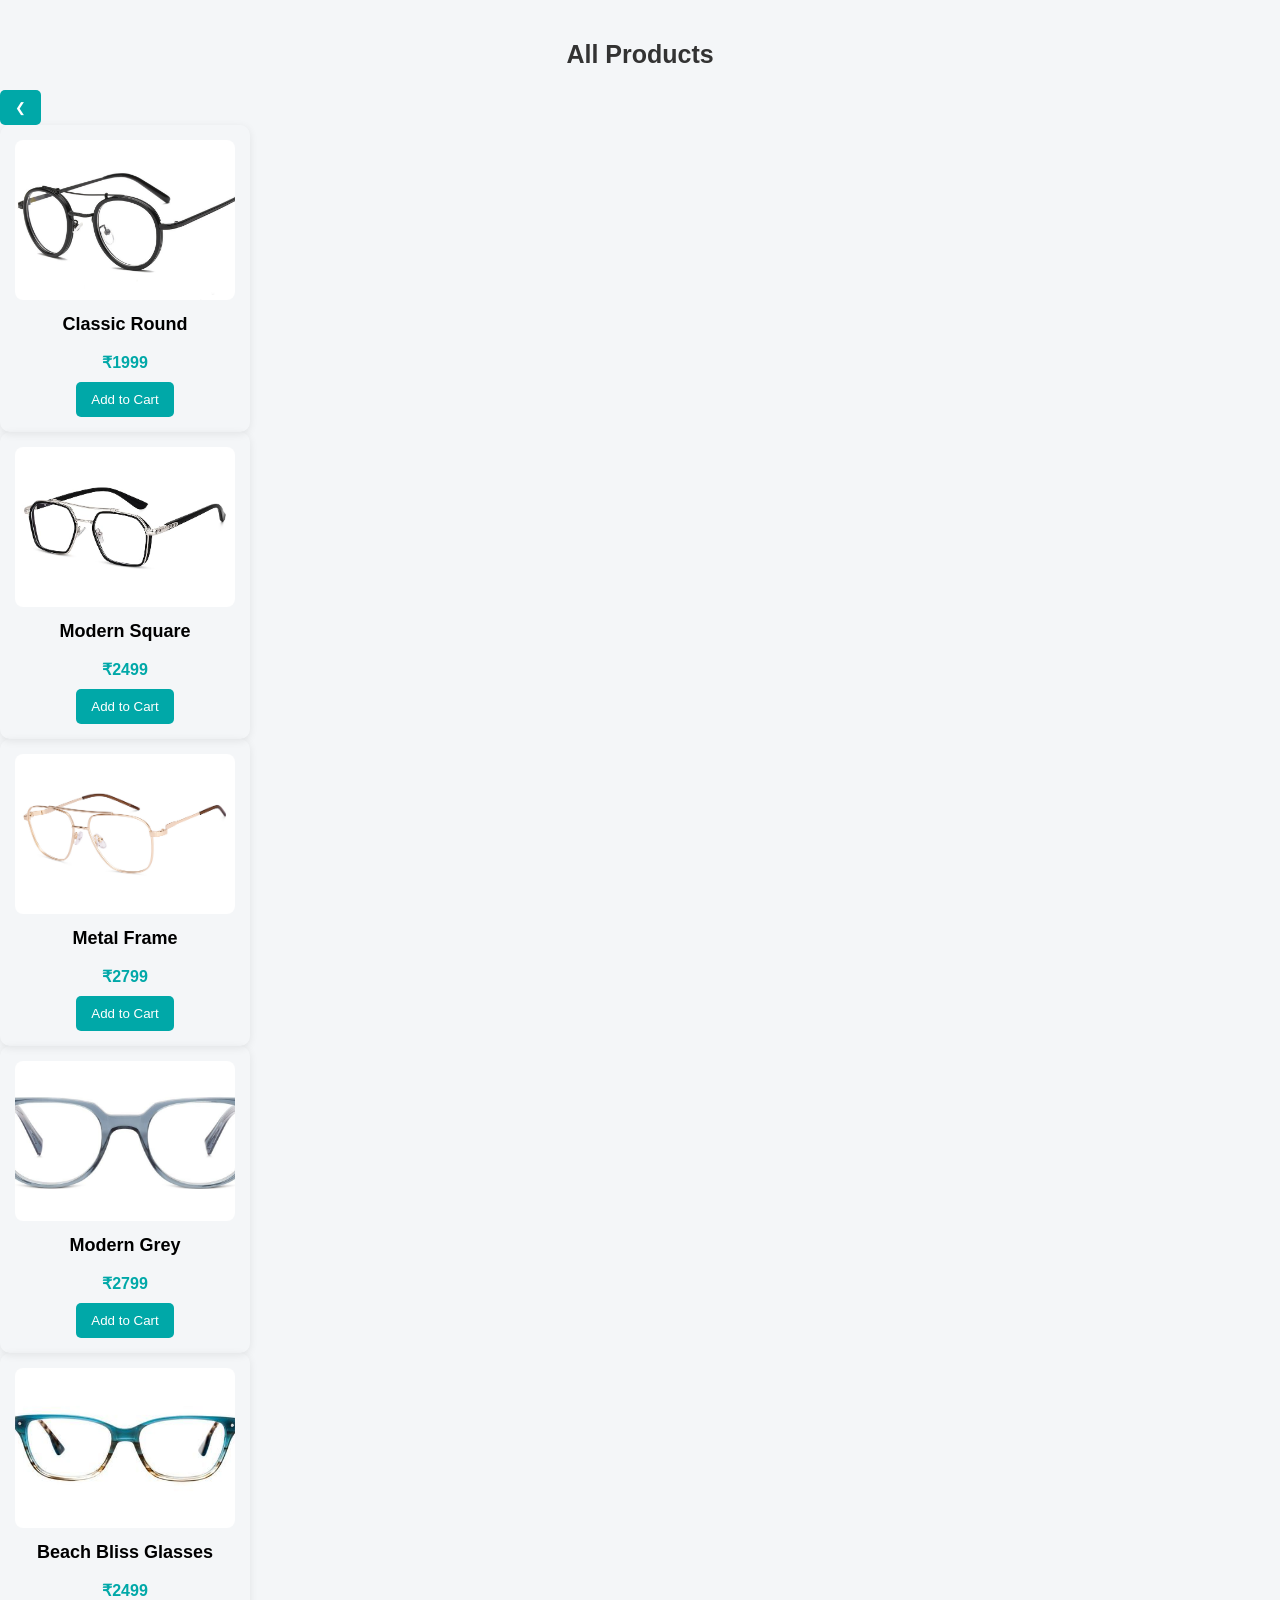
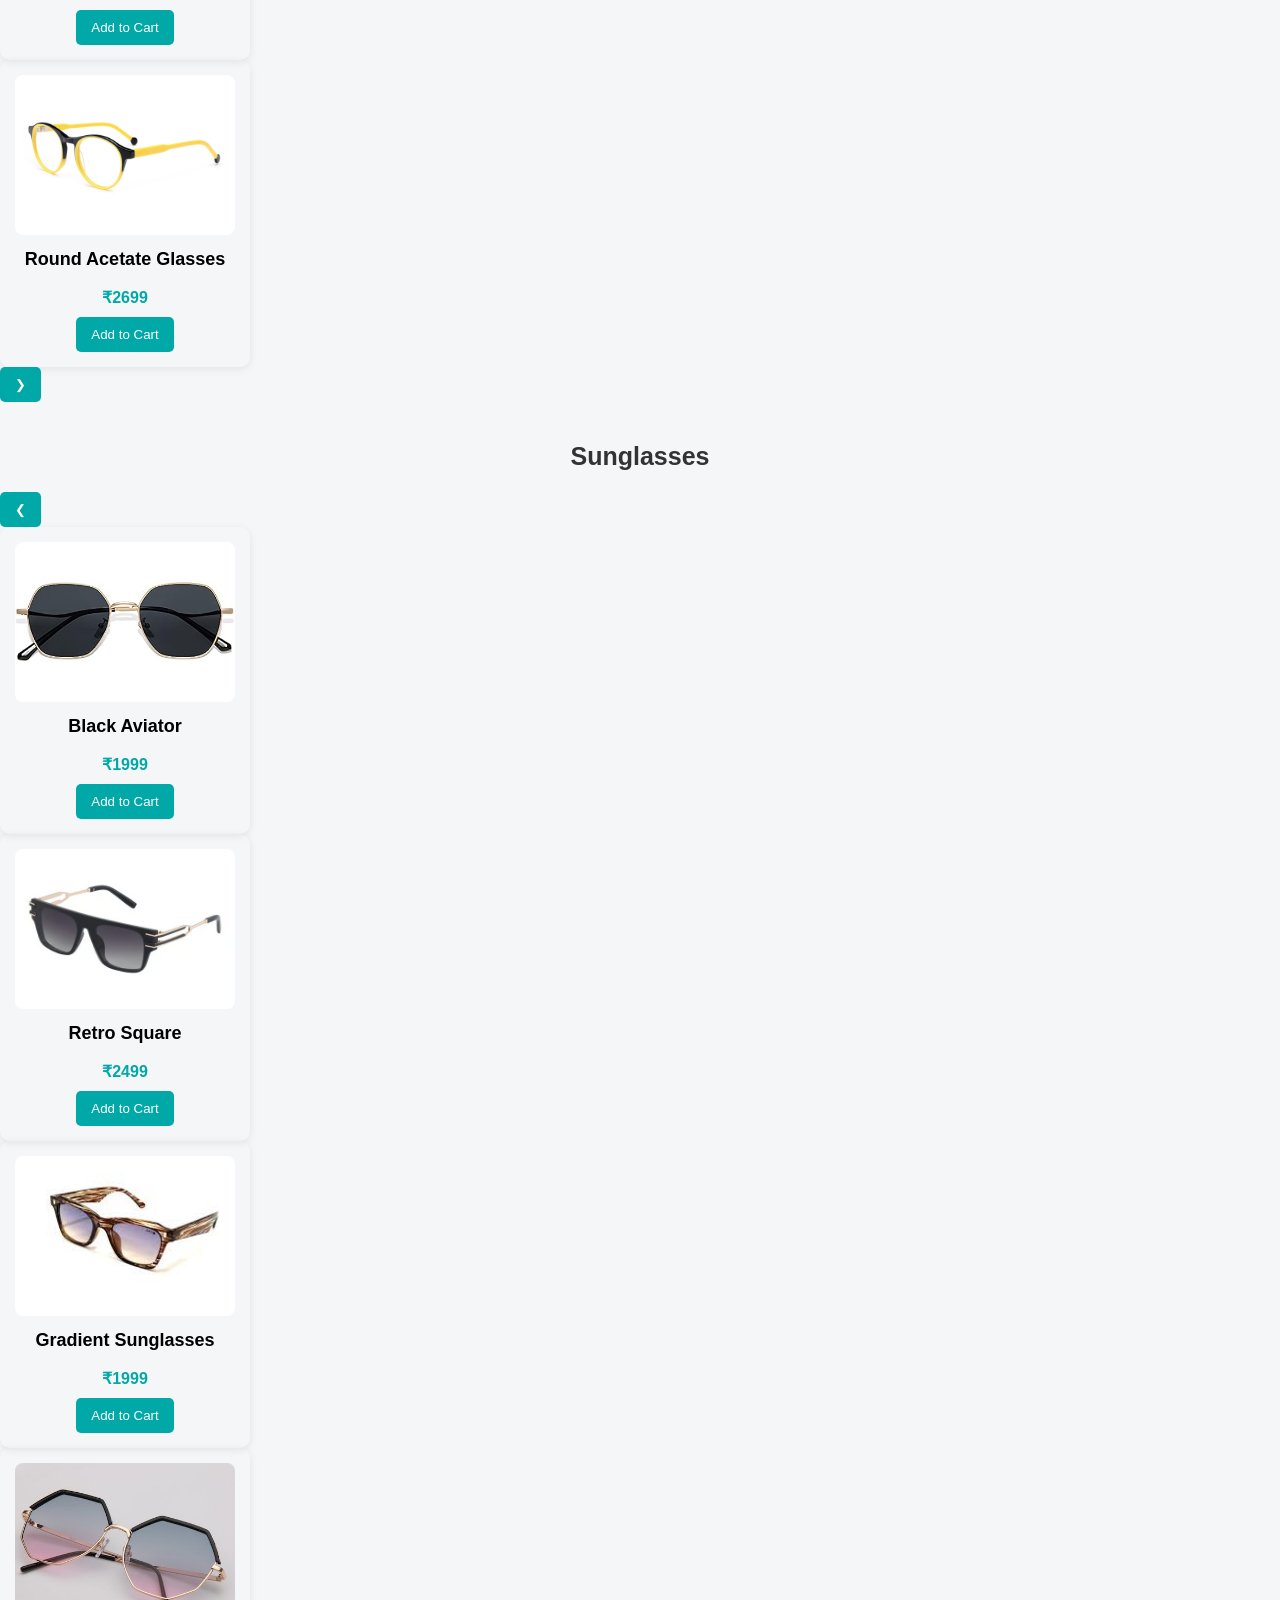
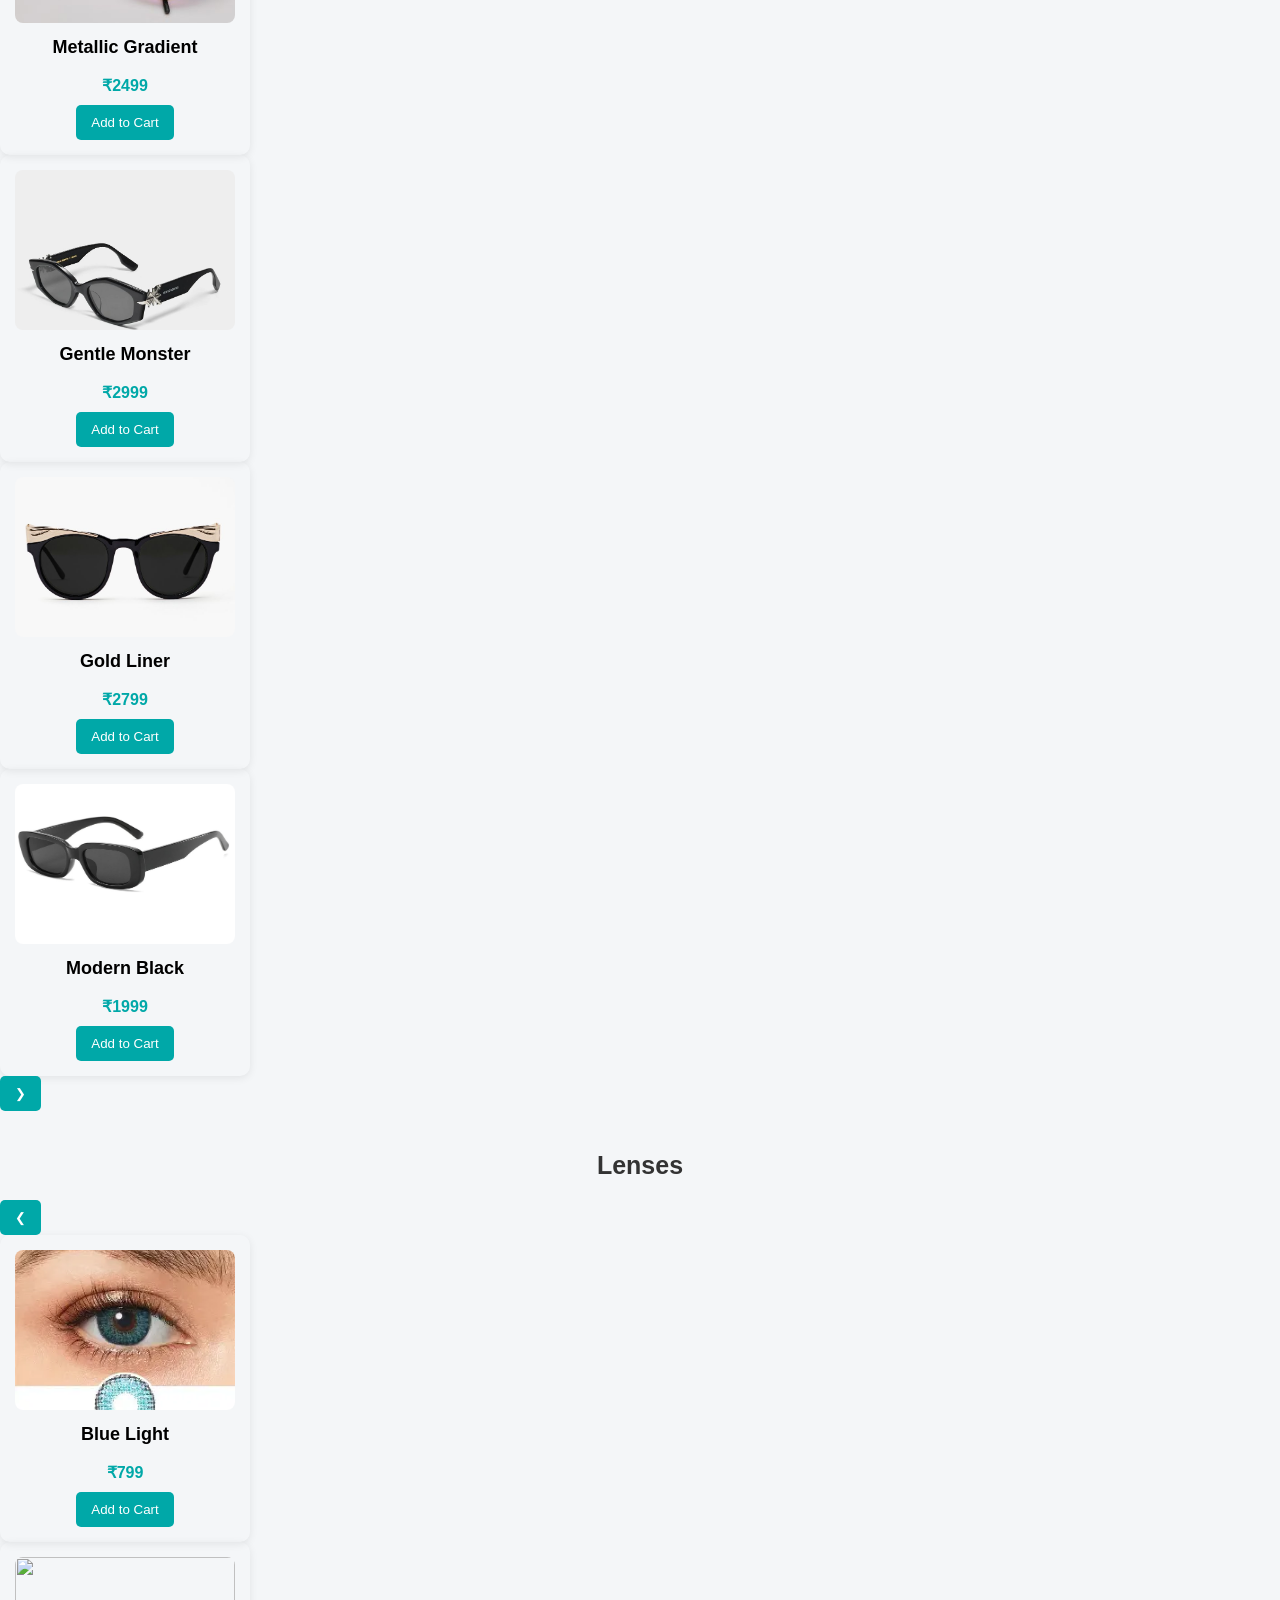
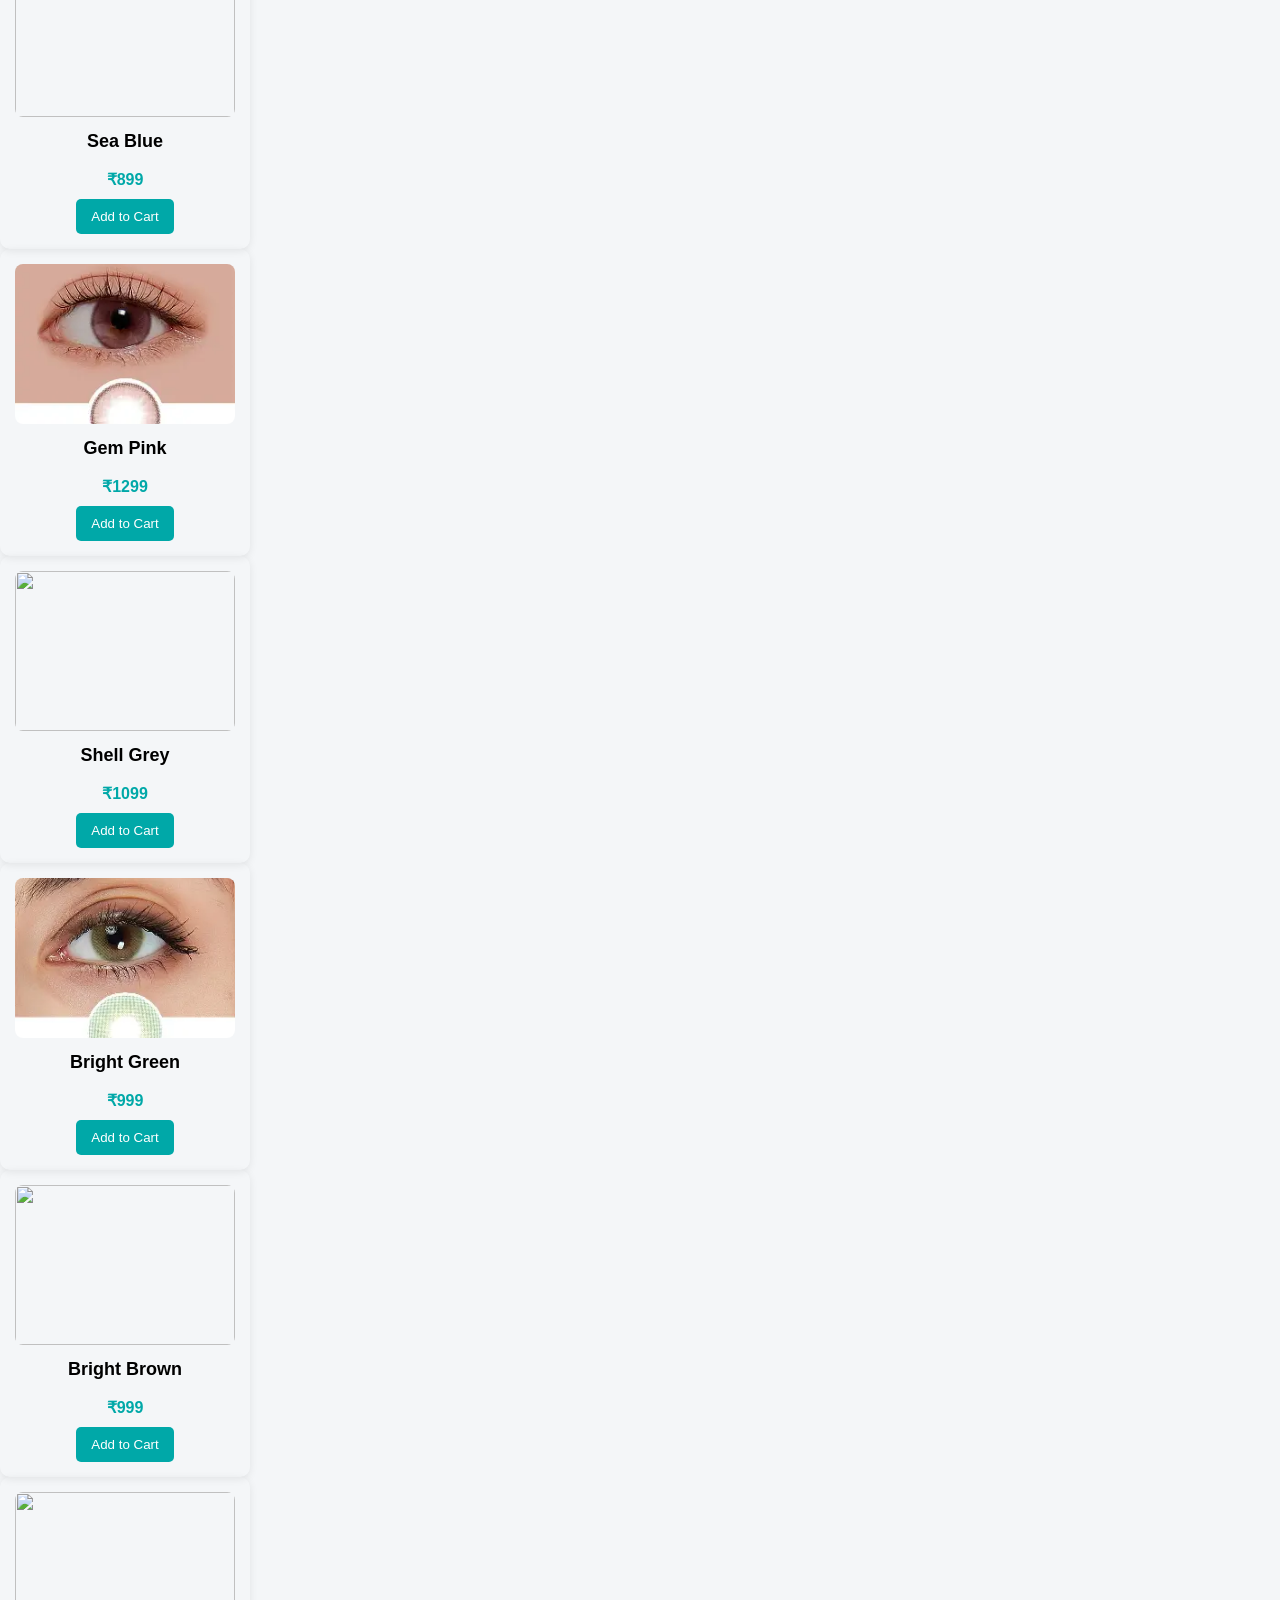
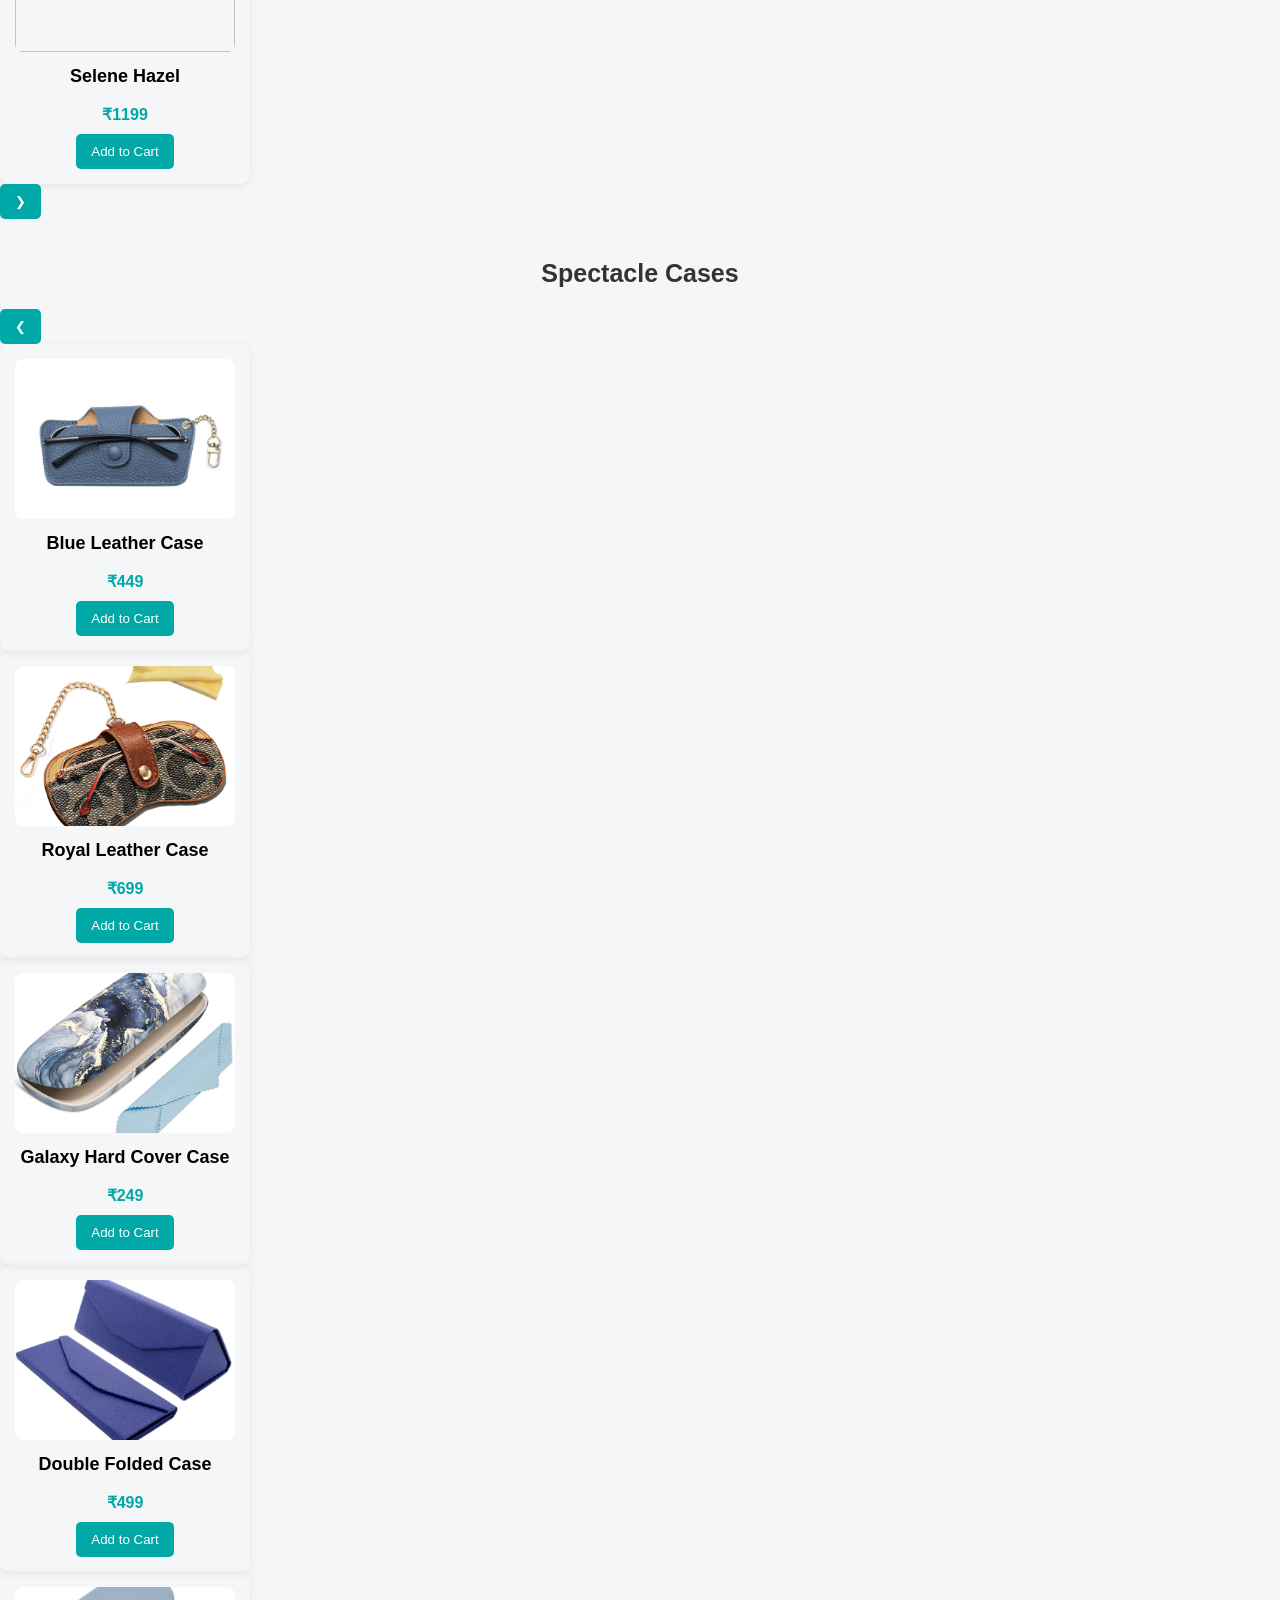
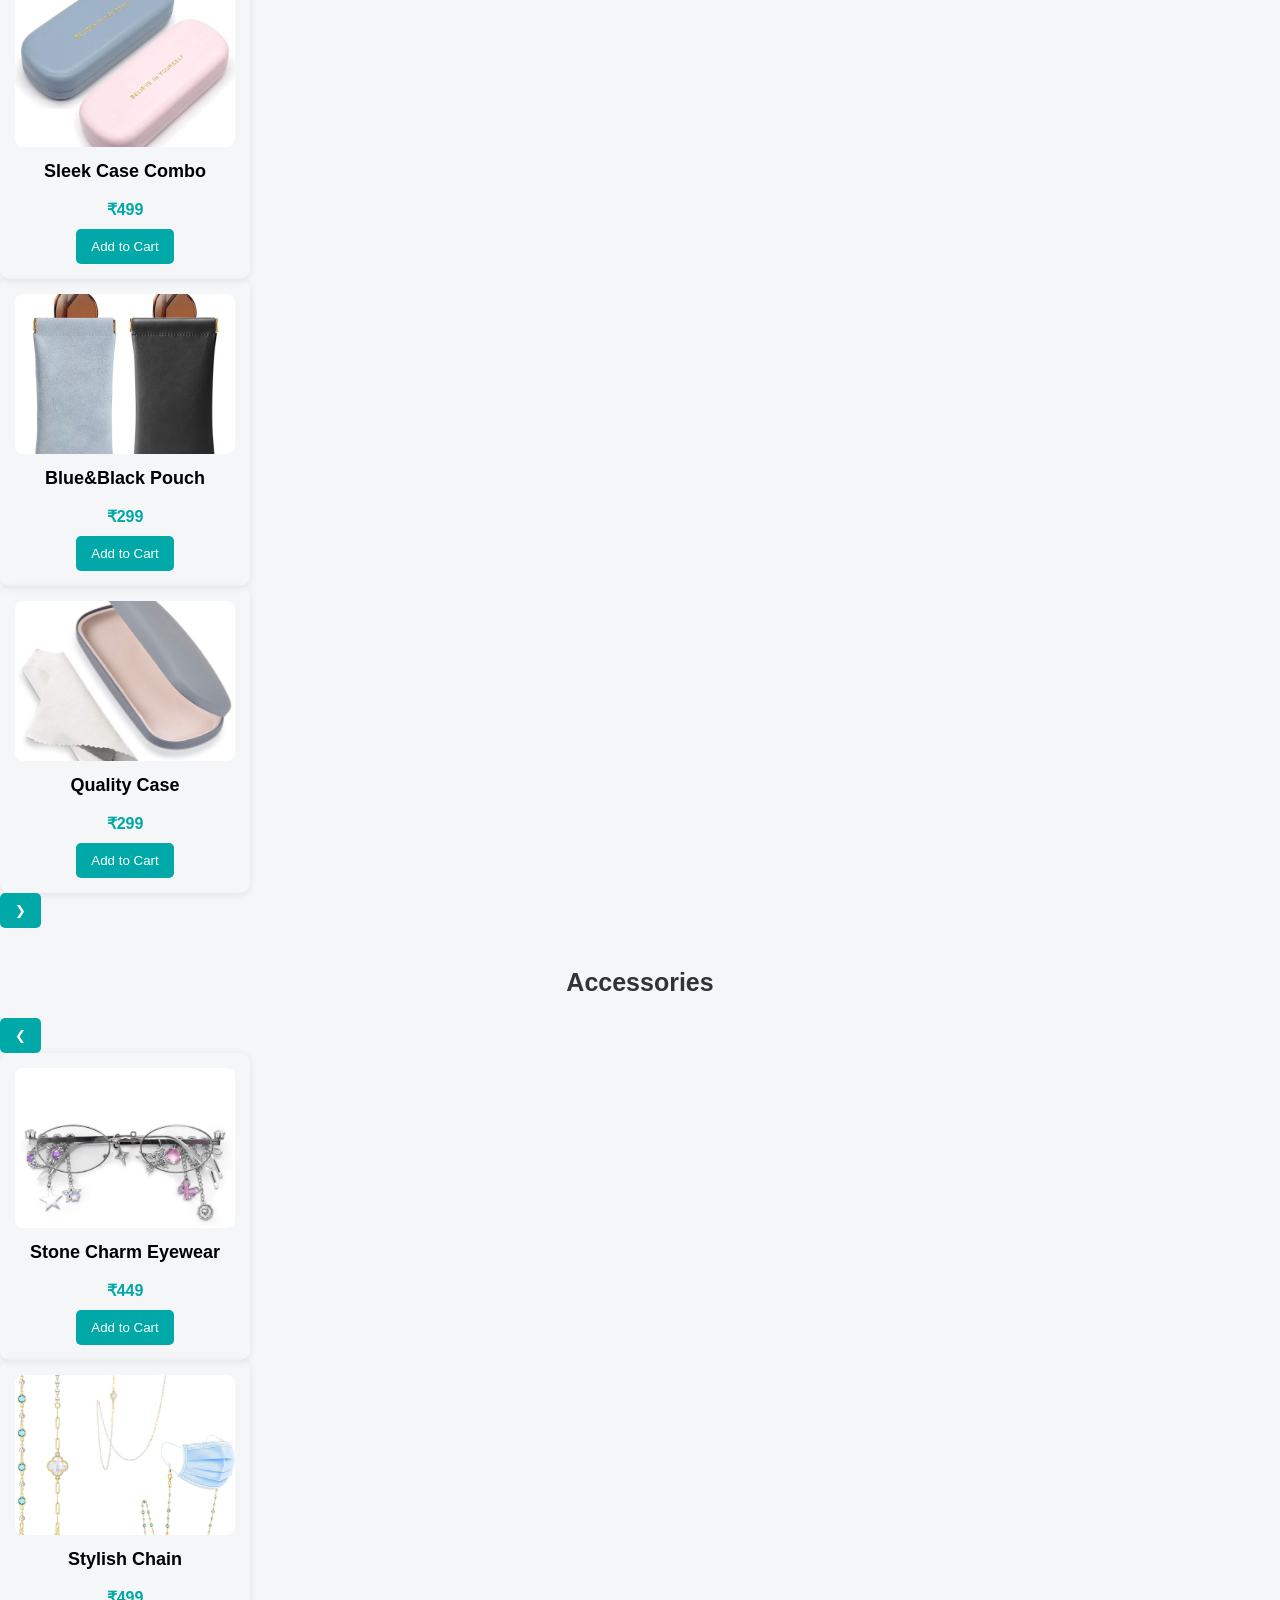
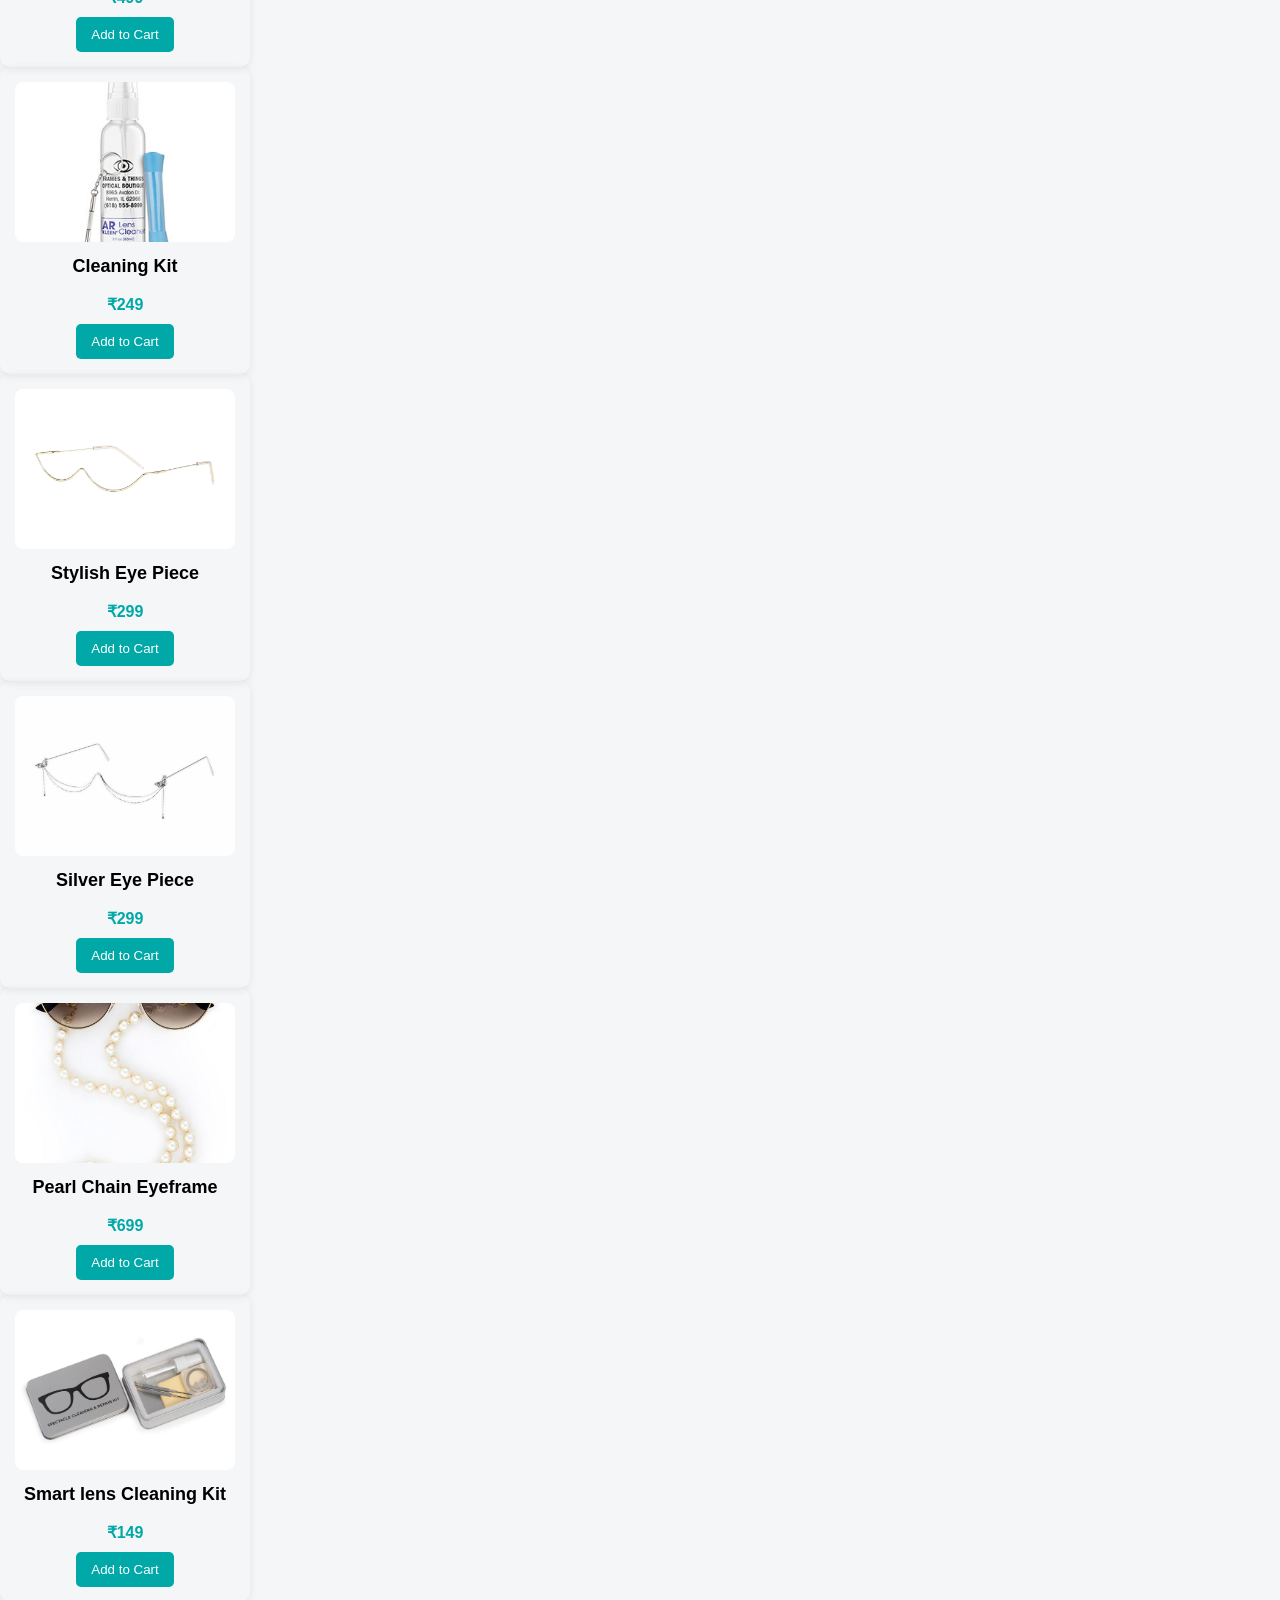
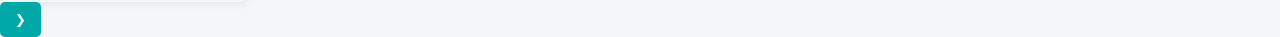
==== allProducts.html @ f4b094aa "upload" ====
<!DOCTYPE html>
<html lang="en">
    <head>
    <meta charset="UTF-8">
    <title>All Products</title>
    <link rel="stylesheet" href="css/style.css">
</head>

<body>

   <h2 class="section-title">All Products</h2>

<div class="slider-wrapper">

    <button class="slide-btn left" onclick="slideLeft(slider1)">❮</button>

    <div class="slider" id="slider1">

        <div class="card">
            <a href="product.html?name=Classic Round&price=1999&image=images/trending 1.jpg&category=frames">
                <img src="images/trending 1.jpg">
            </a>
            <h3>Classic Round</h3>
            <p class="price">₹1999</p>
            <button onclick="handleAddToCart(this,'Classic Round',1999,'images/trending 1.jpg')"> Add to Cart
            </button>
        </div>

        <div class="card">
            <a href="product.html?name=Modern Square&price=2499&image=images/trending 2.jpg&category=frames">
                <img src="images/trending 2.jpg">
            </a>
            <h3>Modern Square</h3>
            <p class="price">₹2499</p>
            <button onclick="handleAddToCart(this,'Modern Square',2499,'images/trending 2.jpg')"> Add to Cart
            </button>
        </div>

        <div class="card">
            <a href="product.html?name=Metal Frame&price=2799&image=images/trending 3.jpg&category=frames">
                <img src="images/trending 3.jpg">
            </a>
            <h3>Metal Frame</h3>
            <p class="price">₹2799</p>
            <button onclick="handleAddToCart(this,'Metal Frame',2799,'images/trending 3.jpg')"> Add to Cart
            </button>
        </div>

        <div class="card">
            <a href="product.html?name=Modern Grey&price=2799&image=images/trending 4.jpg&category=frames">
                <img src="images/eyeglasses4.jpg">
            </a>
            <h3>Modern Grey</h3>
            <p class="price">₹2799</p>
            <button onclick="handleAddToCart(this,'Modern Grey',2799,'images/eyeglasses4.jpg')"> Add to Cart
            </button>
        </div>

        <div class="card">
            <a href="product.html?name=Beach Bliss Glasses&price=2499&image=images/trending 5.jpg&category=frames">
                <img src="images/eyeglasses5.jpg">
            </a>
            <h3>Beach Bliss Glasses</h3>
            <p class="price">₹2499</p>
            <button onclick="handleAddToCart(this,'Beach Bliss Glasses',2499,'images/eyeglasses5.jpg')"> Add to Cart
            </button>
        </div>

        <div class="card">
            <a href="product.html?name=Round Acetate Glasses&price=2699&image=images/trending 6.jpg&category=frames">
                <img src="images/eyeglasses6.jpg">
            </a>
            <h3>Round Acetate Glasses</h3>
            <p class="price">₹2699</p>
            <button onclick="handleAddToCart(this,'Round Acetate Glasses',2699,'images/eyeglasses6.jpg')"> Add to Cart
            </button>
        </div>


        <!-- Add more cards -->

    </div>

    <button class="slide-btn right" onclick="slideRight('slider1')">❯</button>

</div>

<h2 class="section-title">Sunglasses</h2>

<div class="slider-wrapper">

    <button class="slide-btn left" onclick="slideLeft('slider2')">❮</button>

    <div class="slider" id="slider2">

        <div class="card">
            <a href="product.html?name=Black Aviator&price=1999&image=images/sunglasses 1.jpg&category=sunglasses">
                <img src="images/sunglasses 1.jpg">
            </a>
            <h3>Black Aviator</h3>
            <p class="price">₹1999</p>
            <button onclick="handleAddToCart(this,'Black Aviator',1999,'images/sunglasses 1.jpg')"> Add to Cart
            </button>
        </div>

        <div class="card">
            <a href="product.html?name=Retro Square&price=2499&image=images/sunglasses 2.jpg&category=sunglasses">
                <img src="images/sunglasses 2.jpg">
            </a>
            <h3>Retro Square</h3>
            <p class="price">₹2499</p>
            <button onclick="handleAddToCart(this,'Retro Square Sunglasses',2499,'images/sunglasses 2.jpg')"> Add to Cart
            </button>
        </div>

        <div class="card">
            <a href="product.html?name=Gradient Sunglasses&price=1999&image=images/sunglasses 3.jpg&category=sunglasses">
                <img src="images/sunglasses 3.jpg">
            </a>
            <h3>Gradient Sunglasses</h3>
            <p class="price">₹1999</p>
            <button onclick="handleAddToCart(this,'Gradient Sunglasses',1999,'images/sunglasses 3.jpg')"> Add to Cart
            </button>
        </div>

        <div class="card">
            <a href="product.html?name=Metallic Gradient&price=2499&image=images/sunglasses 4.jpg&category=sunglasses">
                <img src="images/sunglasses 4.jpg">
            </a>
            <h3>Metallic Gradient</h3>
            <p class="price">₹2499</p>
            <button onclick="handleAddToCart(this,'Metallic Gradient',2499,'images/sunglasses 4.jpg')"> Add to Cart
            </button>
        </div>

        <div class="card">
            <a href="product.html?name=Gentle Monster&price=2999&image=images/sunglasses 5.jpg&category=sunglasses">
                <img src="images/sunglasses 5.jpg">
            </a>
            <h3>Gentle Monster</h3>
            <p class="price">₹2999</p>
            <button onclick="handleAddToCart(this,'Gentle Monster',2999,'images/sunglasses 5.jpg')"> Add to Cart
            </button>
        </div>

        <div class="card">
            <a href="product.html?name=Gold Liner&price=2799&image=images/sunglasses 6.jpg&category=sunglasses">
                <img src="images/sunglasses 6.jpg">
            </a>
            <h3>Gold Liner</h3>
            <p class="price">₹2799</p>
            <button onclick="handleAddToCart(this,'Gold Liner',2799,'images/sunglasses 6.jpg')"> Add to Cart
            </button>
        </div>

        <div class="card">
            <a href="product.html?name=Modern Black&price=1999&image=images/sunglasses 7.jpg&category=sunglasses">
                <img src="images/sunglasses 7.jpg">
            </a>
            <h3>Modern Black</h3>
            <p class="price">₹1999</p>
            <button onclick="handleAddToCart(this,'Modern Black',1999,'images/sunglasses 7.jpg')"> Add to Cart
            </button>
        </div>


        <!-- Add more cards -->

    </div>

    <button class="slide-btn right" onclick="slideRight('slider2')">❯</button>

</div>

<h2 class="section-title">Lenses</h2>

<div class="slider-wrapper">

    <button class="slide-btn left" onclick="slideLeft('slider3')">❮</button>

    <div class="slider" id="slider3">

        <div class="card">
             <a
                href="product.html?name=Blue Light Lens&price=799&image=images/lenses 1.jpg&category=lenses">
                <img src="images/lenses 1.jpg">
            </a>
            <h3>Blue Light</h3>
            <p class="price">₹799</p>
             <button onclick="handleAddToCart('Blue Light Lens',799,'images/lenses 1.jpg')">Add to Cart</button>
        </div>

        <div class="card">
           <a
                href="product.html?name=Sea Blue Lens&price=899&image=images/lenses 4.jpg&category=lenses">
                <img src="images/lenses 4.jpg">
            </a>
            <h3>Sea Blue</h3>
            <p class="price">₹899</p>
             <button onclick="handleAddToCart('Sea Blue Lens',899,'images/lenses 4.jpg')">Add to Cart</button>
        </div>

        <div class="card">
            <a
                href="product.html?name=Gem Pink Lens&price=1299&image=images/lenses 2.jpg&category=lenses">
                <img src="images/lenses 2.jpg">
            </a>
            <h3>Gem Pink</h3>
            <p class="price">₹1299</p>
             <button onclick="handleAddToCart('Gem Pink Lens',1299,'images/lenses 2.jpg')">Add to Cart</button>
        </div>

        <div class="card">
            <a
                href="product.html?name=Shell Grey Lens&price=1099&image=images/lenses 5.jpg&category=lenses">
                <img src="images/lenses 5.jpg">
            </a>
            <h3>Shell Grey</h3>
            <p class="price">₹1099</p>
             <button onclick="handleAddToCart('Shell Grey',1099,'images/lenses 5.jpg')">Add to Cart</button>
        </div>

        <div class="card">
            <a
                href="product.html?name=Bright Green Lens&price=999&image=images/lenses 3.jpg&category=lenses">
                <img src="images/lenses 3.jpg">
            </a>
            <h3>Bright Green</h3>
            <p class="price">₹999</p>
             <button onclick="handleAddToCart('Bright Green',999,'images/lenses 3.jpg')">Add to Cart</button>
        </div>

        <div class="card">
            <a
                href="product.html?name=Bright Brown Lens&price=999&image=images/lenses 6.jpg&category=lenses">
                <img src="images/lenses 6.jpg">
            </a>
            <h3>Bright Brown</h3>
            <p class="price">₹999</p>
             <button onclick="handleAddToCart('Bright Brown',999,'images/lenses 6.jpg')">Add to Cart</button>
        </div>

        <div class="card">
            <a
                href="product.html?name=Selene Hazel Lens&price=1199&image=images/lenses 7.jpg&category=lenses">
                <img src="images/lenses 7.jpg">
            </a>
            <h3>Selene Hazel</h3>
            <p class="price">₹1199</p>
            <button onclick="handleAddToCart('Selene Hazel',1199,'images/lenses 7.jpg')">Add to Cart</button>
        </div>

          </div>

    <button class="slide-btn right" onclick="slideRight('slider3')">❯</button>

</div>

        <h2 class="section-title">Spectacle Cases</h2>

<div class="slider-wrapper">

    <button class="slide-btn left" onclick="slideLeft('slider4')">❮</button>

    <div class="slider" id="slider4">

        <div class="card">
            <a
                href="product.html?name=Blue Leather Case&price=449&image=images/cases 1.jpg&category=case">
                <img src="images/cases 1.jpg">
            </a>
            <h3>Blue Leather Case</h3>
            <p class="price">₹449</p>
             <button onclick="handleAddToCart('Blue Leather',449,'images/cases 1.jpg')">Add to Cart</button>
        </div>

        <div class="card">
            <a
                href="product.html?name=Royal Leather Case&price=699&image=images/cases 2.jpg&category=case">
                <img src="images/cases 2.jpg">
            </a>
            <h3>Royal Leather Case</h3>
            <p class="price">₹699</p>
            <button onclick="handleAddToCart('Royal Leather Case',699,'images/cases 2.jpg')">Add to Cart</button>
        </div>

        <div class="card">
            <a
                href="product.html?name=Galaxy Hard Cover Case&price=249&image=images/cases 3.jpg&category=case">
                <img src="images/cases 3.jpg">
            </a>
            <h3>Galaxy Hard Cover Case</h3>
            <p class="price">₹249</p>
            <button onclick="handleAddToCart('Galaxy Hard Cover Case',249,'images/cases 3.jpg')">Add to Cart</button>
        </div>

        <div class="card">
            <a
                href="product.html?name=Double Folded Case&price=499&image=images/cases 4.jpg&category=case">
                <img src="images/cases 4.jpg">
            </a>
            <h3>Double Folded Case</h3>
            <p class="price">₹499</p>
            <button onclick="handleAddToCart('Double Folded Case',499,'images/cases 4.jpg')">Add to Cart</button>
        </div>

        <div class="card">
            <a
                href="product.html?name=Sleek Case Combo&price=499&image=images/cases 5.jpg&category=case">
                <img src="images/cases 5.jpg">
            </a>
            <h3>Sleek Case Combo</h3>
            <p class="price">₹499</p>
            <button onclick="handleAddToCart('Sleek Case Combo',499,'images/cases 5.jpg')">Add to Cart</button>
        </div>

        <div class="card">
            <a
                href="product.html?name=Blue&Black Pouch&price=299&image=images/cases 6.jpg&category=case">
                <img src="images/cases 6.jpg">
            </a>
            <h3>Blue&Black Pouch </h3>
            <p class="price">₹299</p>
            <button onclick="handleAddToCart('Blue&Black Pouch',299,'images/cases 6.jpg')">Add to Cart</button>
        </div>

        <div class="card">
            <a
                href="product.html?name=Quality Case&price=299&image=images/cases 7.jpg&category=case">
                <img src="images/cases 7.jpg">
            </a>
            <h3>Quality Case</h3>
            <p class="price">₹299</p>
            <button onclick="handleAddToCart('Quality Case',299,'images/cases 7.jpg')">Add to Cart</button>
        </div>


        <!-- Add more cards -->

    </div>

    <button class="slide-btn right" onclick="slideRight('slider4')">❯</button>

</div>

<h2 class="section-title">Accessories</h2>

<div class="slider-wrapper">

    <button class="slide-btn left" onclick="slideLeft('slider5')">❮</button>

    <div class="slider" id="slider5">

        <div class="card">
            <a href="product.html?name=Stone Charm Eyewear&price=449&image=images/accessories 1.jpg&category=accessories">
                <img src="images/accessories 1.jpg">
            </a>
            <h3>Stone Charm Eyewear</h3>
            <p class="price">₹449</p>
            <button onclick="handleAddToCart('Stone Charm Eyewear',449,'images/accessories 1.jpg')">Add to Cart</button>
        </div>

        <div class="card">
            <a href="product.html?name=Stylish Chain&price=499&image=images/accessories 3.jpg&category=accessories">
                <img src="images/accessories 3.jpg">
            </a>
            <h3>Stylish Chain</h3>
            <p class="price">₹499</p>
            <button onclick="handleAddToCart('Stylish Chain',499,'images/accessories 3.jpg')">Add to Cart</button>
        </div>

        <div class="card">
            <a href="product.html?name=Cleaning Kit&price=249&image=images/accessories 2.jpg&category=accessories">
                <img src="images/accessories 2.jpg">
            </a>
            <h3>Cleaning Kit</h3>
            <p class="price">₹249</p>
            <button onclick="handleAddToCart('Cleaning Kit',249,'images/accessories 2.jpg')">Add to Cart</button>
        </div>

        <div class="card">
            <a href="product.html?name=Stylish Eye Piece&price=299&image=images/accessories 4.jpg&category=accessories">
                <img src="images/accessories 4.jpg">
            </a>
            <h3>Stylish Eye Piece</h3>
            <p class="price">₹299</p>
            <button onclick="handleAddToCart('Stylish Eye Piece',299,'images/accessories 4.jpg')">Add to Cart</button>
        </div>

        <div class="card">
            <a href="product.html?name=Silver Eye Piece&price=299&image=images/accessories 5.jpg&category=accessories">
                <img src="images/accessories 5.jpg">
            </a>
            <h3>Silver Eye Piece</h3>
            <p class="price">₹299</p>
            <button onclick="handleAddToCart('Silver Eye Piece',299,'images/accessories 5.jpg')">Add to Cart</button>
        </div>

        <div class="card">
            <a href="product.html?name=Pearl Chain Eyeframe&price=699&image=images/accessories 6.jpg&category=accessories">
                <img src="images/accessories 6.jpg">
            </a>
            <h3>Pearl Chain Eyeframe</h3>
            <p class="price">₹699</p>
            <button onclick="handleAddToCart('Pearl Chain Eyeframe',699,'images/accessories 6.jpg')">Add to Cart</button>
        </div>

        <div class="card">
            <a href="product.html?name=Smart lens Cleaning Kit&price=149&image=images/accessories 7.jpg&category=accessories">
                <img src="images/accessories 7.jpg">
            </a>
            <h3>Smart lens Cleaning Kit</h3>
            <p class="price">₹149</p>
            <button onclick="handleAddToCart('Smart lens Cleaning Kit',149,'images/accessories 7.jpg')">Add to Cart</button>
        </div>


        <!-- Add more cards -->

    </div>

    <button class="slide-btn right" onclick="slideRight('slider5')">❯</button>

</div>

        <!-- Add more cards -->

   
    <!-- Add all other products -->


<script src="js/script.js"></script>
</body>
</html>
---- css/style.css ----
body {
    margin: 0;
    font-family: Poppins, sans-serif;
    background: #f4f6f8;
}

header {
    background: #ffffff;
    padding: 15px;
    display: flex;
    justify-content: space-between;
    align-items: center;
    box-shadow: 0 2px 5px rgba(0, 0, 0, 0.1);
}

.navbar {
    display: flex;
    justify-content: space-between;
    align-items: center;
    padding: 15px 40px;
    background: white;
    box-shadow: 0 2px 5px rgba(0, 0, 0, 0.1);
}

.nav-links a {
    margin-left: 25px;
    text-decoration: none;
    color: #00a8a8;
    font-weight: 500;
    font-size: 16px;
    transition: 0.3s;
}

.nav-links a:hover {
    color: #444;
}

.logo {
    font-size: 24px;
    font-weight: 600;
    color: #00a8a8;
     display: flex;
    align-items: center;
    gap: 10px;
}

.logo img {
    width: 40px;
    height: 40px;
    object-fit: contain;
}

.logo span {
    font-size: 22px;
    font-weight: 600;
    color: #008b8b;
}

.hero h1,
/* .hero-sub, */
.search-box input {
    position:relative;
    width: 520px;
    height: 48px;
    padding: 0 40px 0 30px;
    border: none;
    border-radius: 30px;
    background: #ffffff;
    color: #333;
    border: none;
    font-size: 16px;
    box-shadow: 0 4px 16px rgba(0, 0, 0, 0.2);
    outline: none;
    z-index: 2;
    
}
#searchBar{
    padding-left: 15px;
    border-radius: 30px !important;
    border: none;
    outline: none;
}

/* background:url('https://images.unsplash.com/photo-1511499767150-a48a237f0083') center/cover; */
.hero {
    position: relative;
    background: url('https://images.unsplash.com/photo-1511499767150-a48a237f0083') center/cover;
    background-size: cover;
    background-position: center;
    background-repeat: no-repeat;
    height: 90vh;
    display: flex;
    flex-direction: column;
    justify-content: center;
    align-items: center;
    animation: zoomBg 10s infinite alternate;
    /* color: #00a8a8; */
    text-align: center;
    
}

@keyframes zoomBg{
    from{
        background-size:100% ;
    }
    to{
        background-size: 110%;
    }
}

.hero::before{
content:"";
position:absolute;
top:0;
left:0;
width:100%;
height:100%;

background:rgba(0,0,0,0.4);

/* z-index:1; */
/* pointer-events: none; */
}

.hero-content{
    text-align: center;
    padding-top: 120px;
    position: relative;
    z-index: 2;
    color: white;
}

.hero-content input{
    margin-top: 15px;
    width: 320px;
    box-shadow: 0 4px 15px rgba(0, 0, 0, 0.3)0;
}
.hero h1 {
    font-size: 40px;
    font-weight: 400;
    color: white;
    letter-spacing: 1px;
    margin-bottom: 20px;
    background: none;
    border-radius: 0;
    box-shadow: none;
    padding: 0;
    z-index: 2;
}

.hero-sub{
    font-size: 20px;
    font-weight: 400;
    font-family: 'Poppins', sans-serif;
    font-style: italic;
    letter-spacing: 1px;
    opacity: 0.9;
    margin-top: 10px;
    color:#ddd;
    
}

.section-title {
    text-align: center;
    margin-top: 40px;
    font-size: 25px;
    color: #333;
}

.products {
    display: flex;
    justify-content: center;
    gap: 25px;
    flex-wrap: wrap;
    padding: 20px;
}


.card {
    background:var(--card);
    width: 220px;
    border-radius: 10px;
    box-shadow: 0 2px 8px rgba(0, 0, 0, 0.08);
    padding: 15px;
    text-align: center;
}

.card img {
    width: 100%;
    height: 160px;
    object-fit: cover;
    border-radius: 8px;
}

.card:hover{
    transform: translateY(-8px);
    box-shadow: 0 10px 20px rgba(0, 0, 0, 0.15);
}

.card h3{
    margin-top: 10px;
    font-size: 18px;
}
.price {
    color: #00a8a8;
    font-weight: bold;
    margin: 10px 0;
}

button {
    background: #00a8a8;
    color: white;
    border: none;
    padding: 10px 15px;
    cursor: pointer;
    border-radius: 5px;
}

button:hover {
    background: #007777;
}

.tryon {
    background: #e8f9f9;
    text-align: center;
    padding: 40px;
    margin-top: 40px;
}

footer {
    background: #222;
    color: white;
    text-align: center;
    padding: 20px;
    margin-top: 40px;
}

#toast{
position: fixed;
bottom: 30px;
right: 30px;
background: black;
color: white;
padding: 12px 20px;
border-radius: 5px;
opacity: 0;
transform: translateY(20px);
transition: 0.4s;
/* z-index: 1000; */
}

#toast.show{
    opacity: 1;
    transform: translateY(0);
}
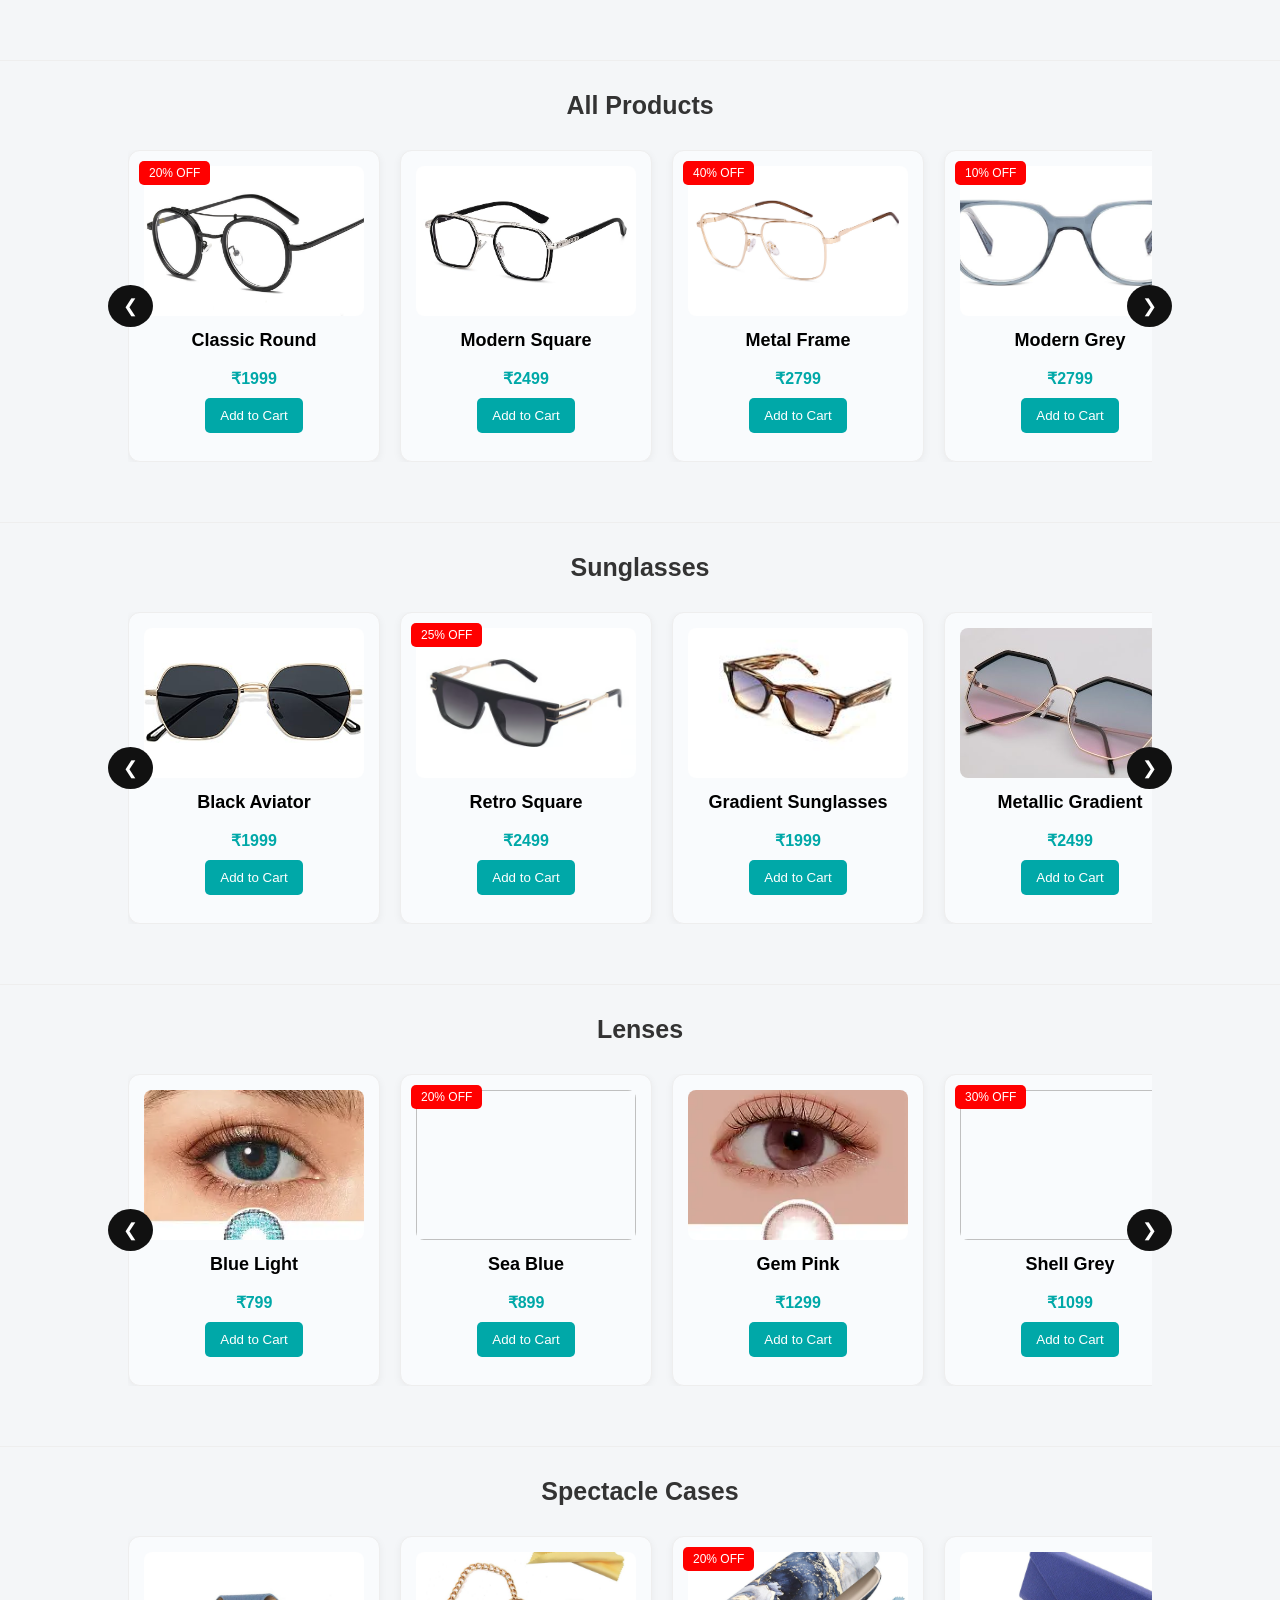
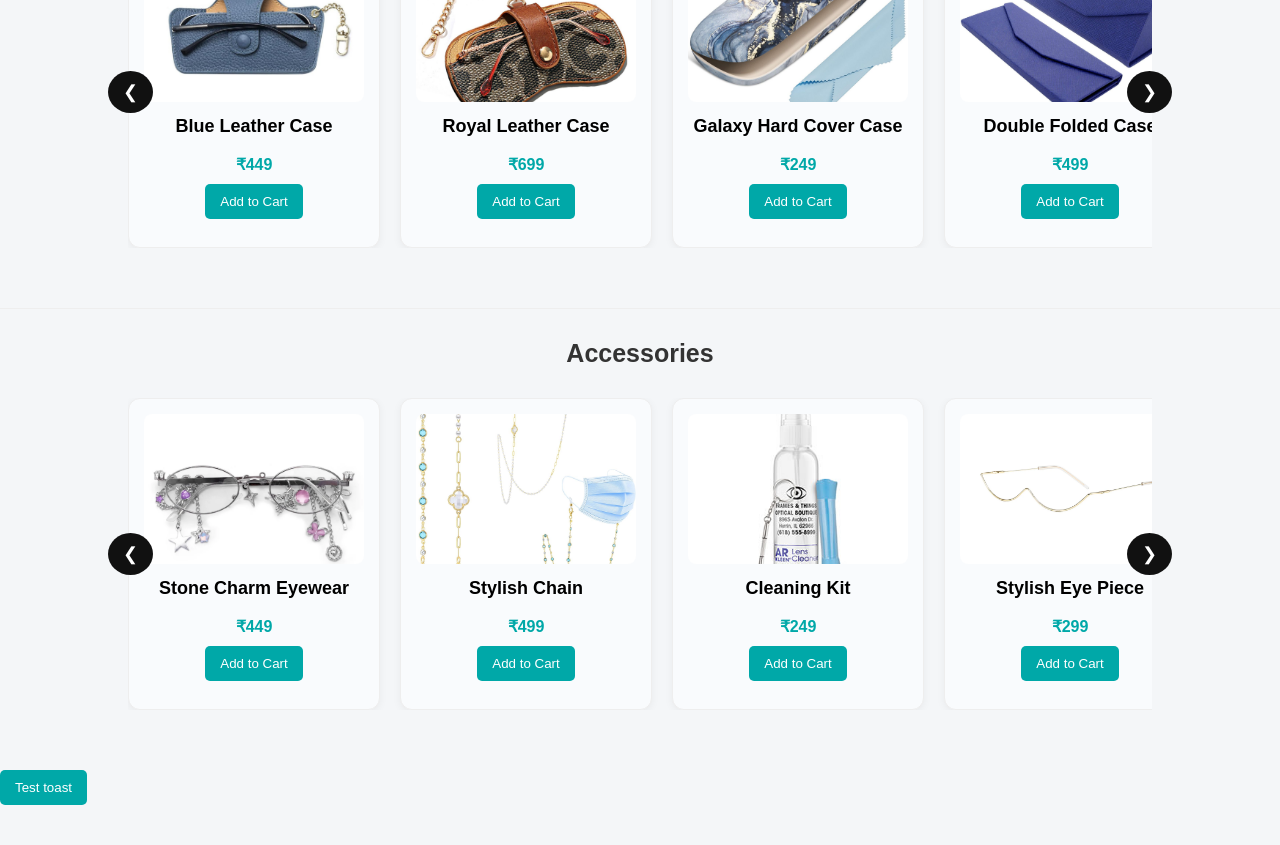
==== commit c428752a: "Update allProducts.html" ====
--- a/allProducts.html
+++ b/allProducts.html
@@ -17,6 +17,7 @@
     <div class="slider" id="slider1">
 
         <div class="card">
+            <div class="sale-tag">20% OFF</div>
             <a href="product.html?name=Classic Round&price=1999&image=images/trending 1.jpg&category=frames">
                 <img src="images/trending 1.jpg">
             </a>
@@ -37,6 +38,7 @@
         </div>
 
         <div class="card">
+            <div class="sale-tag">40% OFF</div>
             <a href="product.html?name=Metal Frame&price=2799&image=images/trending 3.jpg&category=frames">
                 <img src="images/trending 3.jpg">
             </a>
@@ -47,7 +49,8 @@
         </div>
 
         <div class="card">
-            <a href="product.html?name=Modern Grey&price=2799&image=images/trending 4.jpg&category=frames">
+            <div class="sale-tag">10% OFF</div>
+            <a href="product.html?name=Modern Grey&price=2799&image=images/eyeglasses4.jpg&category=frames">
                 <img src="images/eyeglasses4.jpg">
             </a>
             <h3>Modern Grey</h3>
@@ -57,7 +60,7 @@
         </div>
 
         <div class="card">
-            <a href="product.html?name=Beach Bliss Glasses&price=2499&image=images/trending 5.jpg&category=frames">
+            <a href="product.html?name=Beach Bliss Glasses&price=2499&image=images/eyeglasses5.jpg&category=frames">
                 <img src="images/eyeglasses5.jpg">
             </a>
             <h3>Beach Bliss Glasses</h3>
@@ -67,7 +70,7 @@
         </div>
 
         <div class="card">
-            <a href="product.html?name=Round Acetate Glasses&price=2699&image=images/trending 6.jpg&category=frames">
+            <a href="product.html?name=Round Acetate Glasses&price=2699&image=images/eyeglasses6.jpg&category=frames">
                 <img src="images/eyeglasses6.jpg">
             </a>
             <h3>Round Acetate Glasses</h3>
@@ -75,22 +78,15 @@
             <button onclick="handleAddToCart(this,'Round Acetate Glasses',2699,'images/eyeglasses6.jpg')"> Add to Cart
             </button>
         </div>
-
-
-        <!-- Add more cards -->
-
     </div>
-
     <button class="slide-btn right" onclick="slideRight('slider1')">❯</button>
-
 </div>
 
+
 <h2 class="section-title">Sunglasses</h2>
 
 <div class="slider-wrapper">
-
     <button class="slide-btn left" onclick="slideLeft('slider2')">❮</button>
-
     <div class="slider" id="slider2">
 
         <div class="card">
@@ -104,6 +100,7 @@
         </div>
 
         <div class="card">
+            <div class="sale-tag">25% OFF</div>
             <a href="product.html?name=Retro Square&price=2499&image=images/sunglasses 2.jpg&category=sunglasses">
                 <img src="images/sunglasses 2.jpg">
             </a>
@@ -134,6 +131,7 @@
         </div>
 
         <div class="card">
+            <div class="sale-tag">30% OFF</div>
             <a href="product.html?name=Gentle Monster&price=2999&image=images/sunglasses 5.jpg&category=sunglasses">
                 <img src="images/sunglasses 5.jpg">
             </a>
@@ -144,6 +142,7 @@
         </div>
 
         <div class="card">
+            <div class="sale-tag">25% OFF</div>
             <a href="product.html?name=Gold Liner&price=2799&image=images/sunglasses 6.jpg&category=sunglasses">
                 <img src="images/sunglasses 6.jpg">
             </a>
@@ -164,8 +163,6 @@
         </div>
 
 
-        <!-- Add more cards -->
-
     </div>
 
     <button class="slide-btn right" onclick="slideRight('slider2')">❯</button>
@@ -187,17 +184,18 @@
             </a>
             <h3>Blue Light</h3>
             <p class="price">₹799</p>
-             <button onclick="handleAddToCart('Blue Light Lens',799,'images/lenses 1.jpg')">Add to Cart</button>
-        </div>
-
-        <div class="card">
+             <button onclick="handleAddToCart(this,'Blue Light Lens',799,'images/lenses 1.jpg')">Add to Cart</button>
+        </div>
+
+        <div class="card">
+            <div class="sale-tag">20% OFF</div>
            <a
                 href="product.html?name=Sea Blue Lens&price=899&image=images/lenses 4.jpg&category=lenses">
                 <img src="images/lenses 4.jpg">
             </a>
             <h3>Sea Blue</h3>
             <p class="price">₹899</p>
-             <button onclick="handleAddToCart('Sea Blue Lens',899,'images/lenses 4.jpg')">Add to Cart</button>
+             <button onclick="handleAddToCart(this,'Sea Blue Lens',899,'images/lenses 4.jpg')">Add to Cart</button>
         </div>
 
         <div class="card">
@@ -207,17 +205,18 @@
             </a>
             <h3>Gem Pink</h3>
             <p class="price">₹1299</p>
-             <button onclick="handleAddToCart('Gem Pink Lens',1299,'images/lenses 2.jpg')">Add to Cart</button>
-        </div>
-
-        <div class="card">
+             <button onclick="handleAddToCart(this,'Gem Pink Lens',1299,'images/lenses 2.jpg')">Add to Cart</button>
+        </div>
+
+        <div class="card">
+            <div class="sale-tag">30% OFF</div>
             <a
                 href="product.html?name=Shell Grey Lens&price=1099&image=images/lenses 5.jpg&category=lenses">
                 <img src="images/lenses 5.jpg">
             </a>
             <h3>Shell Grey</h3>
             <p class="price">₹1099</p>
-             <button onclick="handleAddToCart('Shell Grey',1099,'images/lenses 5.jpg')">Add to Cart</button>
+             <button onclick="handleAddToCart(this,'Shell Grey',1099,'images/lenses 5.jpg')">Add to Cart</button>
         </div>
 
         <div class="card">
@@ -227,17 +226,18 @@
             </a>
             <h3>Bright Green</h3>
             <p class="price">₹999</p>
-             <button onclick="handleAddToCart('Bright Green',999,'images/lenses 3.jpg')">Add to Cart</button>
-        </div>
-
-        <div class="card">
+             <button onclick="handleAddToCart(this,'Bright Green',999,'images/lenses 3.jpg')">Add to Cart</button>
+        </div>
+
+        <div class="card">
+            <div class="sale-tag">15% OFF</div>
             <a
                 href="product.html?name=Bright Brown Lens&price=999&image=images/lenses 6.jpg&category=lenses">
                 <img src="images/lenses 6.jpg">
             </a>
             <h3>Bright Brown</h3>
             <p class="price">₹999</p>
-             <button onclick="handleAddToCart('Bright Brown',999,'images/lenses 6.jpg')">Add to Cart</button>
+             <button onclick="handleAddToCart(this,'Bright Brown',999,'images/lenses 6.jpg')">Add to Cart</button>
         </div>
 
         <div class="card">
@@ -247,7 +247,7 @@
             </a>
             <h3>Selene Hazel</h3>
             <p class="price">₹1199</p>
-            <button onclick="handleAddToCart('Selene Hazel',1199,'images/lenses 7.jpg')">Add to Cart</button>
+            <button onclick="handleAddToCart(this,'Selene Hazel',1199,'images/lenses 7.jpg')">Add to Cart</button>
         </div>
 
           </div>
@@ -271,7 +271,7 @@
             </a>
             <h3>Blue Leather Case</h3>
             <p class="price">₹449</p>
-             <button onclick="handleAddToCart('Blue Leather',449,'images/cases 1.jpg')">Add to Cart</button>
+             <button onclick="handleAddToCart(this,'Blue Leather',449,'images/cases 1.jpg')">Add to Cart</button>
         </div>
 
         <div class="card">
@@ -281,17 +281,18 @@
             </a>
             <h3>Royal Leather Case</h3>
             <p class="price">₹699</p>
-            <button onclick="handleAddToCart('Royal Leather Case',699,'images/cases 2.jpg')">Add to Cart</button>
-        </div>
-
-        <div class="card">
+            <button onclick="handleAddToCart(this,'Royal Leather Case',699,'images/cases 2.jpg')">Add to Cart</button>
+        </div>
+
+        <div class="card">
+            <div class="sale-tag">20% OFF</div>
             <a
                 href="product.html?name=Galaxy Hard Cover Case&price=249&image=images/cases 3.jpg&category=case">
                 <img src="images/cases 3.jpg">
             </a>
             <h3>Galaxy Hard Cover Case</h3>
             <p class="price">₹249</p>
-            <button onclick="handleAddToCart('Galaxy Hard Cover Case',249,'images/cases 3.jpg')">Add to Cart</button>
+            <button onclick="handleAddToCart(this,'Galaxy Hard Cover Case',249,'images/cases 3.jpg')">Add to Cart</button>
         </div>
 
         <div class="card">
@@ -301,7 +302,7 @@
             </a>
             <h3>Double Folded Case</h3>
             <p class="price">₹499</p>
-            <button onclick="handleAddToCart('Double Folded Case',499,'images/cases 4.jpg')">Add to Cart</button>
+            <button onclick="handleAddToCart(this,'Double Folded Case',499,'images/cases 4.jpg')">Add to Cart</button>
         </div>
 
         <div class="card">
@@ -311,7 +312,7 @@
             </a>
             <h3>Sleek Case Combo</h3>
             <p class="price">₹499</p>
-            <button onclick="handleAddToCart('Sleek Case Combo',499,'images/cases 5.jpg')">Add to Cart</button>
+            <button onclick="handleAddToCart(this,'Sleek Case Combo',499,'images/cases 5.jpg')">Add to Cart</button>
         </div>
 
         <div class="card">
@@ -321,34 +322,27 @@
             </a>
             <h3>Blue&Black Pouch </h3>
             <p class="price">₹299</p>
-            <button onclick="handleAddToCart('Blue&Black Pouch',299,'images/cases 6.jpg')">Add to Cart</button>
-        </div>
-
-        <div class="card">
+            <button onclick="handleAddToCart(this,'Blue&Black Pouch',299,'images/cases 6.jpg')">Add to Cart</button>
+        </div>
+
+        <div class="card">
+            <div class="sale-tag">25% OFF</div>
             <a
                 href="product.html?name=Quality Case&price=299&image=images/cases 7.jpg&category=case">
                 <img src="images/cases 7.jpg">
             </a>
             <h3>Quality Case</h3>
             <p class="price">₹299</p>
-            <button onclick="handleAddToCart('Quality Case',299,'images/cases 7.jpg')">Add to Cart</button>
-        </div>
-
-
-        <!-- Add more cards -->
-
+            <button onclick="handleAddToCart(this,'Quality Case',299,'images/cases 7.jpg')">Add to Cart</button>
+        </div>
     </div>
-
     <button class="slide-btn right" onclick="slideRight('slider4')">❯</button>
-
 </div>
 
 <h2 class="section-title">Accessories</h2>
 
 <div class="slider-wrapper">
-
     <button class="slide-btn left" onclick="slideLeft('slider5')">❮</button>
-
     <div class="slider" id="slider5">
 
         <div class="card">
@@ -357,7 +351,7 @@
             </a>
             <h3>Stone Charm Eyewear</h3>
             <p class="price">₹449</p>
-            <button onclick="handleAddToCart('Stone Charm Eyewear',449,'images/accessories 1.jpg')">Add to Cart</button>
+            <button onclick="handleAddToCart(this,'Stone Charm Eyewear',449,'images/accessories 1.jpg')">Add to Cart</button>
         </div>
 
         <div class="card">
@@ -366,7 +360,7 @@
             </a>
             <h3>Stylish Chain</h3>
             <p class="price">₹499</p>
-            <button onclick="handleAddToCart('Stylish Chain',499,'images/accessories 3.jpg')">Add to Cart</button>
+            <button onclick="handleAddToCart(this,'Stylish Chain',499,'images/accessories 3.jpg')">Add to Cart</button>
         </div>
 
         <div class="card">
@@ -375,7 +369,7 @@
             </a>
             <h3>Cleaning Kit</h3>
             <p class="price">₹249</p>
-            <button onclick="handleAddToCart('Cleaning Kit',249,'images/accessories 2.jpg')">Add to Cart</button>
+            <button onclick="handleAddToCart(this,'Cleaning Kit',249,'images/accessories 2.jpg')">Add to Cart</button>
         </div>
 
         <div class="card">
@@ -384,7 +378,7 @@
             </a>
             <h3>Stylish Eye Piece</h3>
             <p class="price">₹299</p>
-            <button onclick="handleAddToCart('Stylish Eye Piece',299,'images/accessories 4.jpg')">Add to Cart</button>
+            <button onclick="handleAddToCart(this,'Stylish Eye Piece',299,'images/accessories 4.jpg')">Add to Cart</button>
         </div>
 
         <div class="card">
@@ -393,7 +387,7 @@
             </a>
             <h3>Silver Eye Piece</h3>
             <p class="price">₹299</p>
-            <button onclick="handleAddToCart('Silver Eye Piece',299,'images/accessories 5.jpg')">Add to Cart</button>
+            <button onclick="handleAddToCart(this,'Silver Eye Piece',299,'images/accessories 5.jpg')">Add to Cart</button>
         </div>
 
         <div class="card">
@@ -402,7 +396,7 @@
             </a>
             <h3>Pearl Chain Eyeframe</h3>
             <p class="price">₹699</p>
-            <button onclick="handleAddToCart('Pearl Chain Eyeframe',699,'images/accessories 6.jpg')">Add to Cart</button>
+            <button onclick="handleAddToCart(this,'Pearl Chain Eyeframe',699,'images/accessories 6.jpg')">Add to Cart</button>
         </div>
 
         <div class="card">
@@ -411,24 +405,20 @@
             </a>
             <h3>Smart lens Cleaning Kit</h3>
             <p class="price">₹149</p>
-            <button onclick="handleAddToCart('Smart lens Cleaning Kit',149,'images/accessories 7.jpg')">Add to Cart</button>
-        </div>
-
-
-        <!-- Add more cards -->
+            <button onclick="handleAddToCart(this,'Smart lens Cleaning Kit',149,'images/accessories 7.jpg')">Add to Cart</button>
+        </div>
+
 
     </div>
 
     <button class="slide-btn right" onclick="slideRight('slider5')">❯</button>
 
 </div>
-
-        <!-- Add more cards -->
-
-   
-    <!-- Add all other products -->
-
-
+<div id="toast"></div>
+<button onclick="showToast('test working')">Test toast</button>
+<script src="js/cart.js"></script>
+<script src="js/product.js"></script>
 <script src="js/script.js"></script>
+
 </body>
-</html>+</html>
--- a/css/style.css
+++ b/css/style.css
@@ -1,6 +1,6 @@
-
 body {
     margin: 0;
+    margin-bottom: 40px;
     font-family: Poppins, sans-serif;
     background: #f4f6f8;
 }
@@ -46,24 +46,23 @@
 }
 
 .logo img {
-    width: 40px;
-    height: 40px;
+    width: 70px;
+    height: 70px;
     object-fit: contain;
 }
 
 .logo span {
     font-size: 22px;
     font-weight: 600;
-    color: #008b8b;
-}
-
-.hero h1,
-/* .hero-sub, */
+    color: #00a8a8;
+}
+
+
 .search-box input {
     position:relative;
     width: 520px;
     height: 48px;
-    padding: 0 40px 0 30px;
+    padding: 0px 40px 0 30px;
     border: none;
     border-radius: 30px;
     background: #ffffff;
@@ -75,17 +74,11 @@
     z-index: 2;
     
 }
-#searchBar{
-    padding-left: 15px;
-    border-radius: 30px !important;
-    border: none;
-    outline: none;
-}
 
 /* background:url('https://images.unsplash.com/photo-1511499767150-a48a237f0083') center/cover; */
 .hero {
     position: relative;
-    background: url('https://images.unsplash.com/photo-1511499767150-a48a237f0083') center/cover;
+    background: url('/images/finalHomepage.jpeg') center/cover;
     background-size: cover;
     background-position: center;
     background-repeat: no-repeat;
@@ -119,15 +112,16 @@
 
 background:rgba(0,0,0,0.4);
 
-/* z-index:1; */
-/* pointer-events: none; */
+
 }
 
 .hero-content{
-    text-align: center;
-    padding-top: 120px;
-    position: relative;
-    z-index: 2;
+    display: flex;
+    flex-direction: column;
+    align-items: center;
+    text-align: center;
+    justify-content: center;
+   
     color: white;
 }
 
@@ -137,11 +131,15 @@
     box-shadow: 0 4px 15px rgba(0, 0, 0, 0.3)0;
 }
 .hero h1 {
-    font-size: 40px;
-    font-weight: 400;
+    font-size: 42px;
+    font-weight: 700;
+    margin: 0;
+    font-family: 'Playfair Display', serif;
+    text-shadow: 0 0 10px rgba(0,0,0,0.5);
     color: white;
     letter-spacing: 1px;
-    margin-bottom: 20px;
+    text-transform: uppercase;
+    margin-bottom: 15px;
     background: none;
     border-radius: 0;
     box-shadow: none;
@@ -149,46 +147,57 @@
     z-index: 2;
 }
 
+
 .hero-sub{
     font-size: 20px;
     font-weight: 400;
     font-family: 'Poppins', sans-serif;
-    font-style: italic;
-    letter-spacing: 1px;
+    font-style: normal;
+    letter-spacing: 0.5px;
     opacity: 0.9;
-    margin-top: 10px;
+    margin-top: 12px;
     color:#ddd;
+    position: static;
     
 }
 
 .section-title {
     text-align: center;
-    margin-top: 40px;
+    border-top: 1px solid #eee;
+    padding-top: 30px;
+    margin-top: 60px;
+    margin-bottom: 30px;
     font-size: 25px;
     color: #333;
 }
 
 .products {
-    display: flex;
+    display: grid;
+    grid-template-columns: repeat(auto-fit,minmax(200px, 1fr));
     justify-content: center;
-    gap: 25px;
+    gap: 20px;
     flex-wrap: wrap;
     padding: 20px;
 }
 
 
 .card {
-    background:var(--card);
-    width: 220px;
-    border-radius: 10px;
-    box-shadow: 0 2px 8px rgba(0, 0, 0, 0.08);
+    position: relative;
+    background:#f9fbfd;
+    border: 1px solid #eee;
+    min-width: 220px;
+    max-width: 220px;
+    height: 280px;
+    border-radius: 12px;
+    box-shadow: 0 2px 8px rgba(0, 0, 0, 0.05);
+    transition: 0.3s;
     padding: 15px;
     text-align: center;
 }
 
 .card img {
     width: 100%;
-    height: 160px;
+    height: 150px;
     object-fit: cover;
     border-radius: 8px;
 }
@@ -222,10 +231,15 @@
 }
 
 .tryon {
-    background: #e8f9f9;
-    text-align: center;
+    max-width: 900px; 
+    margin: 60px auto;
     padding: 40px;
-    margin-top: 40px;
+
+    background: linear-gradient(#e4f2f2,#f5f7fa,#e4f2f2);
+    border-radius: 12px;
+    text-align: center;
+
+    box-shadow: 0 4px 12px rgba(0,0,0,0.08);
 }
 
 footer {
@@ -244,14 +258,180 @@
 color: white;
 padding: 12px 20px;
 border-radius: 5px;
+font-size: 14px;
 opacity: 0;
+display: none;
 transform: translateY(20px);
 transition: 0.4s;
-/* z-index: 1000; */
+z-index: 1000;
 }
 
 #toast.show{
+    display: block;
     opacity: 1;
     transform: translateY(0);
 }
 
+.login-popup {
+    display: none;
+    position: fixed;
+    width: 100%;
+    height: 100%;
+    background: rgba(0,0,0,0.7);
+    top: 0;
+    left: 0;
+    z-index: 1000;
+}
+
+.login-box {
+    background: white;
+    padding: 20px;
+    width: 250px;
+    margin: 100px auto;
+    text-align: center;
+    border-radius: 10px;
+}
+
+.login-box input {
+    width: 90%;
+    padding: 8px;
+    margin: 10px 0;
+}
+
+.sale-tag {
+    position: absolute;
+    top: 10px;
+    left: 10px;
+    background: red;
+    color: white;
+    padding: 5px 10px;
+    font-size: 12px;
+    border-radius: 5px;
+}
+
+.home-products {
+    display: flex;
+    justify-content: center;
+    gap: 30px;
+    margin-top: 20px;
+    align-items: stretch;
+    padding: 40px 0;
+}
+.home-products .card{
+    width: 220px;
+}
+
+
+.see-all-circle p{
+    margin-top: 8px;
+    font-size: 14px;
+}
+.slider-wrapper {
+    position: relative;
+    width: 80%;
+    margin: auto;
+    margin-bottom: 60px;
+    display: flex;
+    align-items: center;
+}
+
+.slider {
+    display: flex;
+    overflow-x: auto;
+    overflow-y: hidden;
+    gap: 20px;
+    scroll-behavior: smooth;
+    width: 100%;
+    transition: transform 0.3s ease;
+}
+
+.slider::-webkit-scrollbar{
+    display: none; 
+}
+
+.slider .card {
+    min-width: 220px;
+    flex-shrink: 0;
+}
+
+.slide-btn {
+    position: absolute;
+    top: 50%;
+    transform: translateY(-50%);
+    background: #111;
+    color: white;
+    border: none;
+    padding: 10px 15px;
+    cursor: pointer;
+    border-radius: 50%;
+    font-size: 18px;
+    z-index: 2;
+}
+
+.slide-btn.left {
+    left: -20px;
+}
+
+.slide-btn.right {
+    right: -20px;
+}
+
+.slide-btn:hover {
+    background: #40a5a0;
+}
+
+.section-header {
+    border-bottom: 1px solid #eee;
+    padding-bottom: 10px;
+    padding: 0 40px;
+    display: flex;
+    justify-content: space-between;
+    align-items: center;
+    margin: 40px 20px 20px;
+}
+
+.section-header h2 {
+    font-size: 24px;
+}
+
+.view-all {
+    padding: 6px 12px;
+    margin-right: 20px;
+    border-radius: 20px;
+    background: #e6f7f5;
+    text-decoration: none;
+    color: #008080;
+    font-weight: 600;
+    transition: 0.3s;
+}
+
+.view-all:hover {
+    text-decoration: underline;
+}
+
+.rating-box {
+    text-align: center;
+    margin: 50px 0;
+}
+
+.rating-box p {
+    font-size: 18px;
+    margin-bottom: 10px;
+}
+
+.rating-box span {
+    font-size: 32px;
+    cursor: pointer;
+    color: #ccc;
+    margin: 0.5px;
+    transition: 0.2s;
+}
+
+.rating-box span.filled{
+    color: #2a9d8f;
+}
+
+.rating-box span:hover {
+    transform: scale(1.2);
+    /* color: gold; */
+}
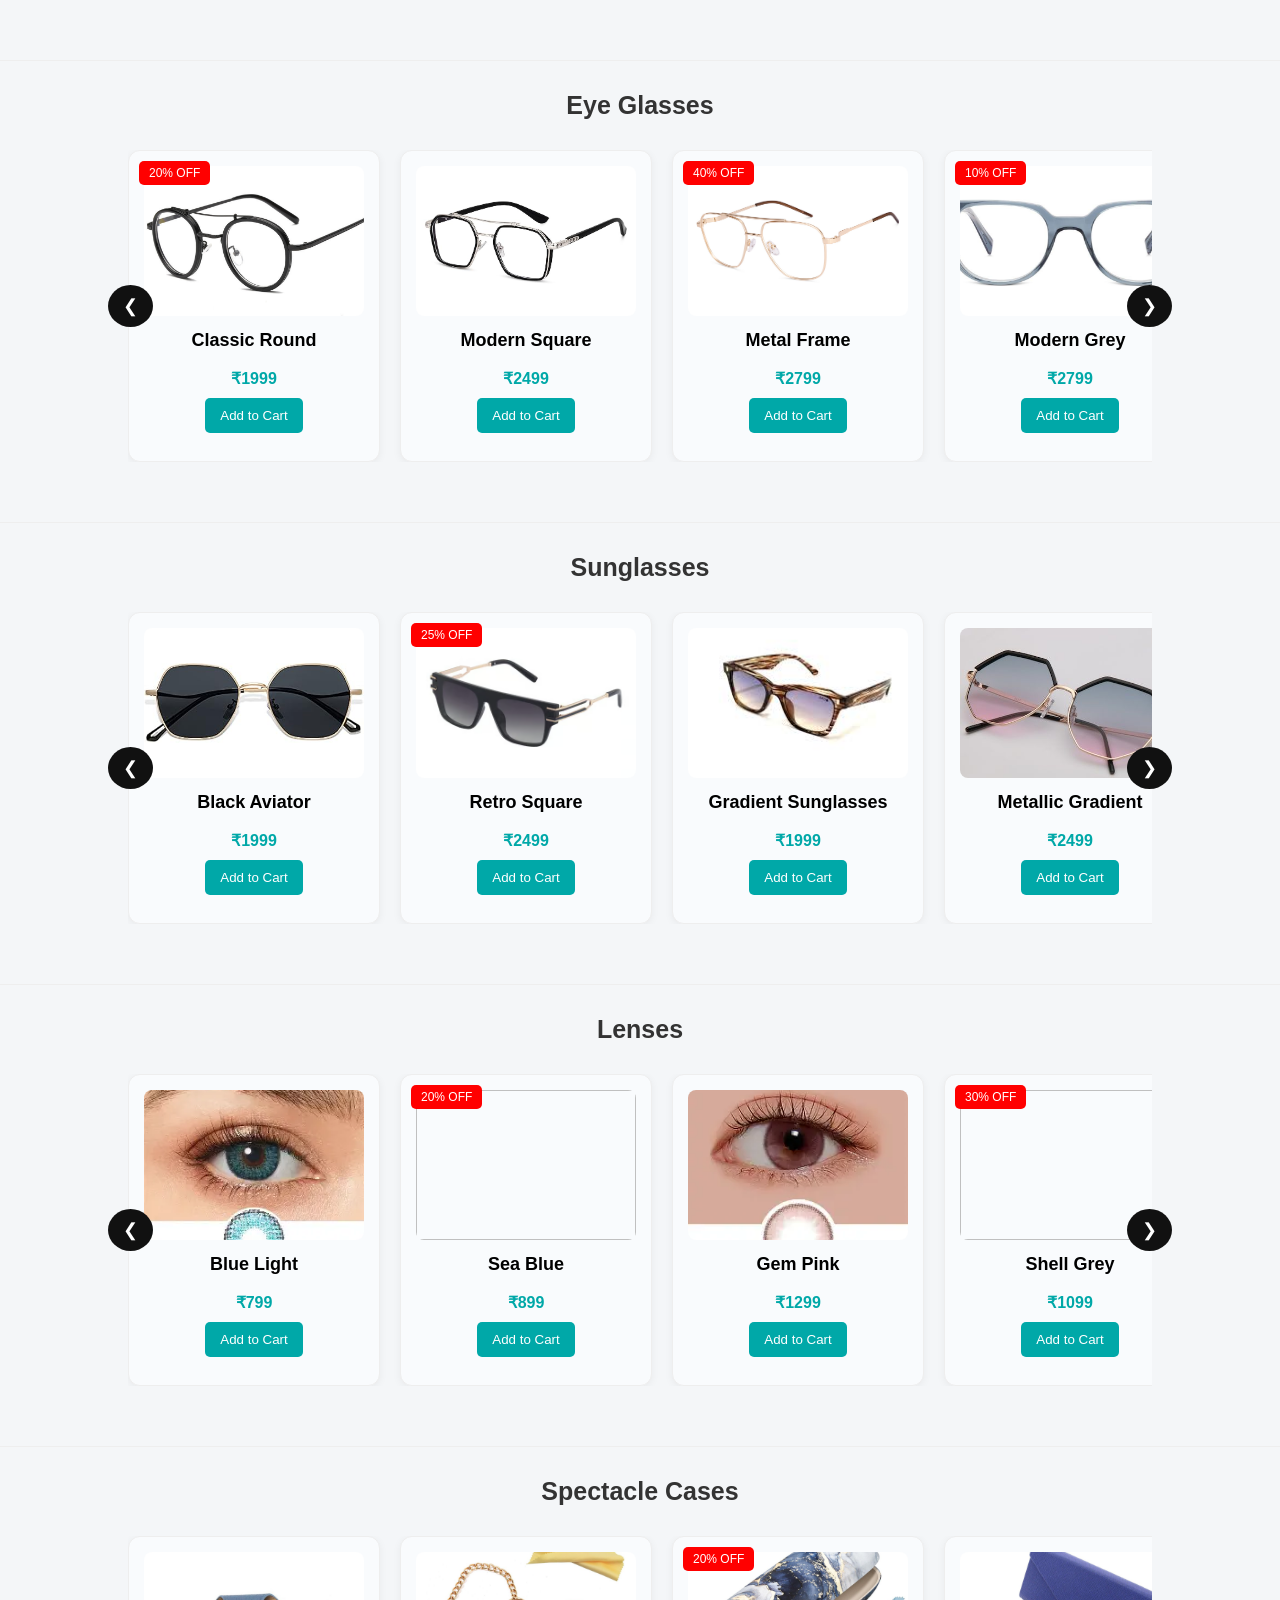
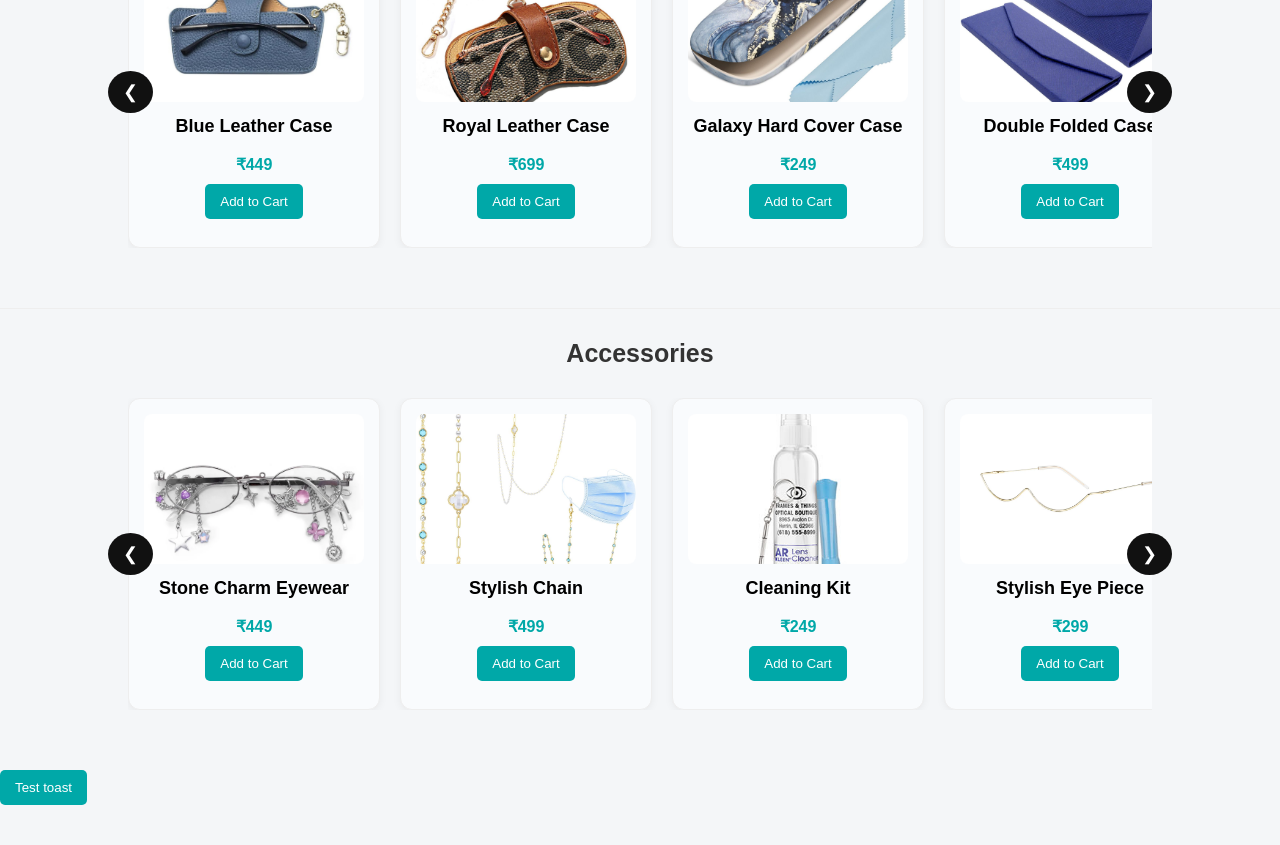
==== commit 213c6a26: "Update allProducts.html" ====
--- a/allProducts.html
+++ b/allProducts.html
@@ -5,15 +5,12 @@
     <title>All Products</title>
     <link rel="stylesheet" href="css/style.css">
 </head>
-
 <body>
 
-   <h2 class="section-title">All Products</h2>
+   <h2 class="section-title">Eye Glasses</h2>
 
 <div class="slider-wrapper">
-
     <button class="slide-btn left" onclick="slideLeft(slider1)">❮</button>
-
     <div class="slider" id="slider1">
 
         <div class="card">
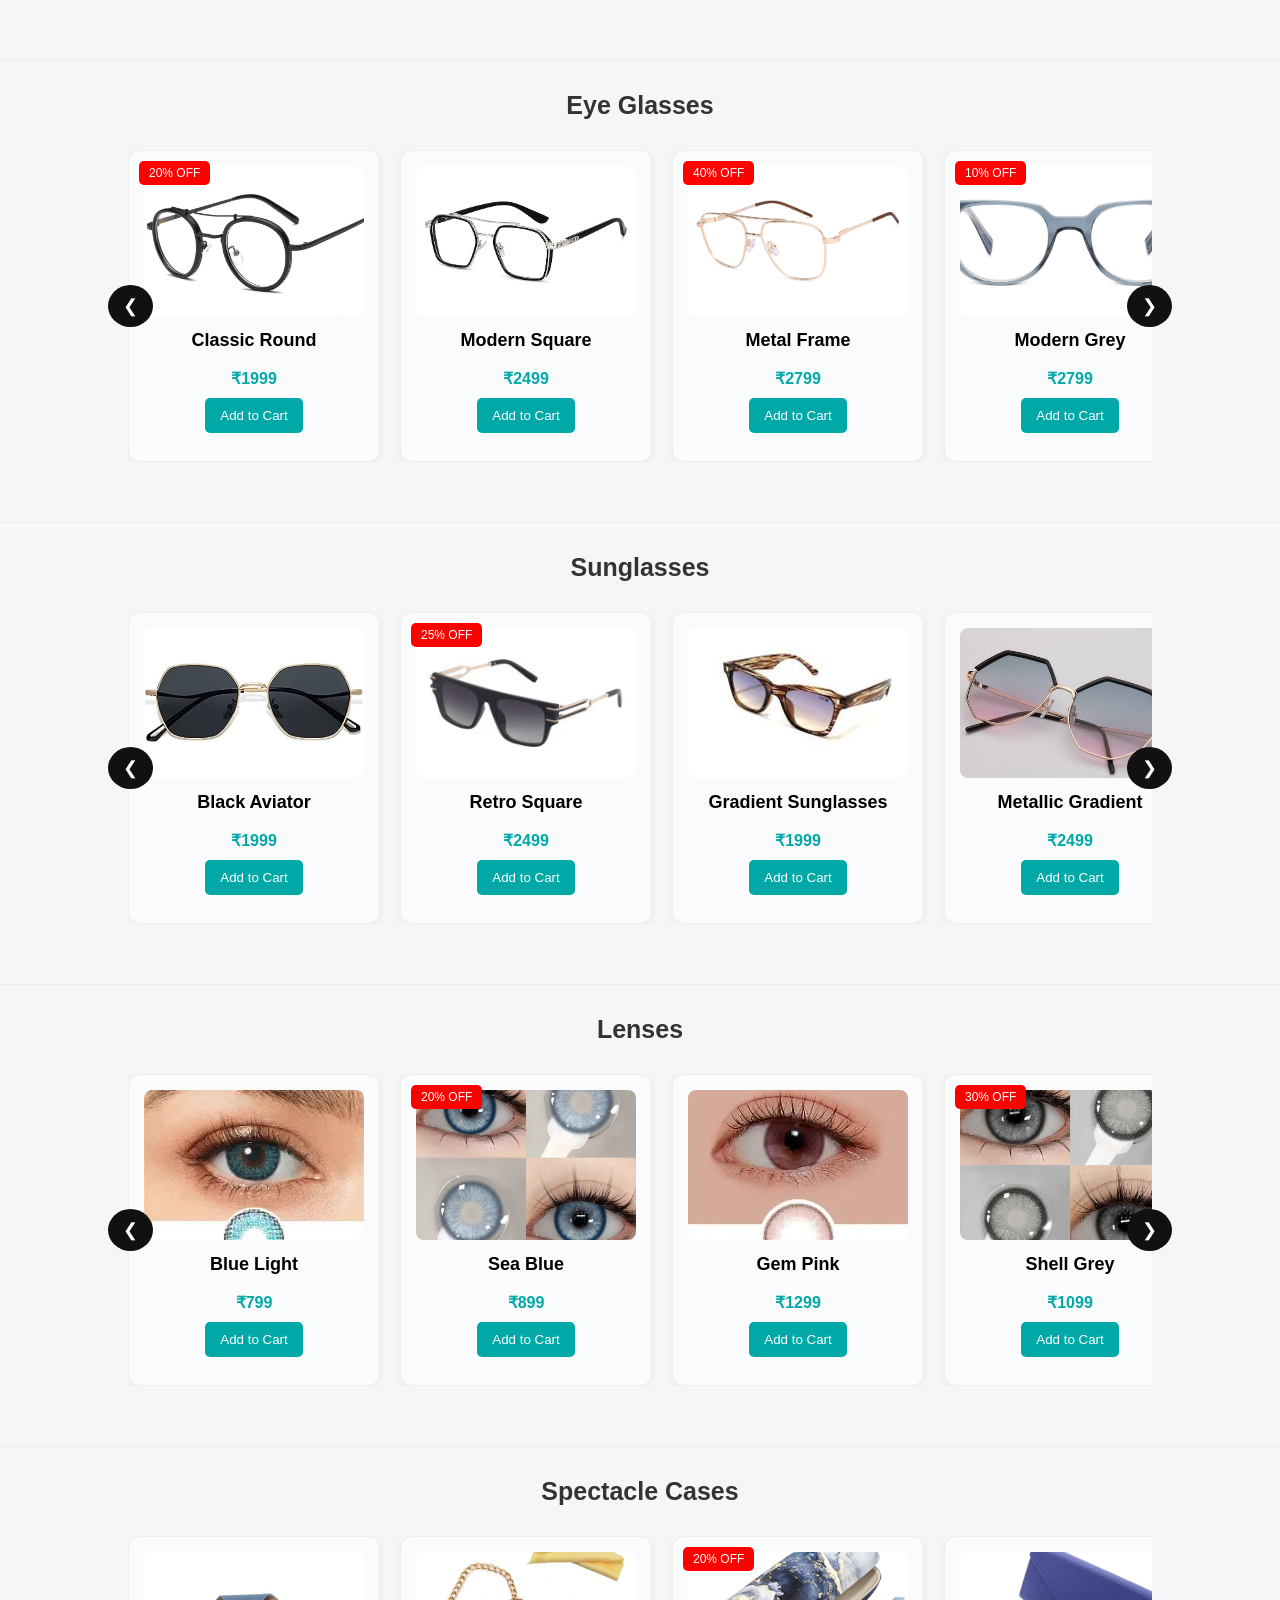
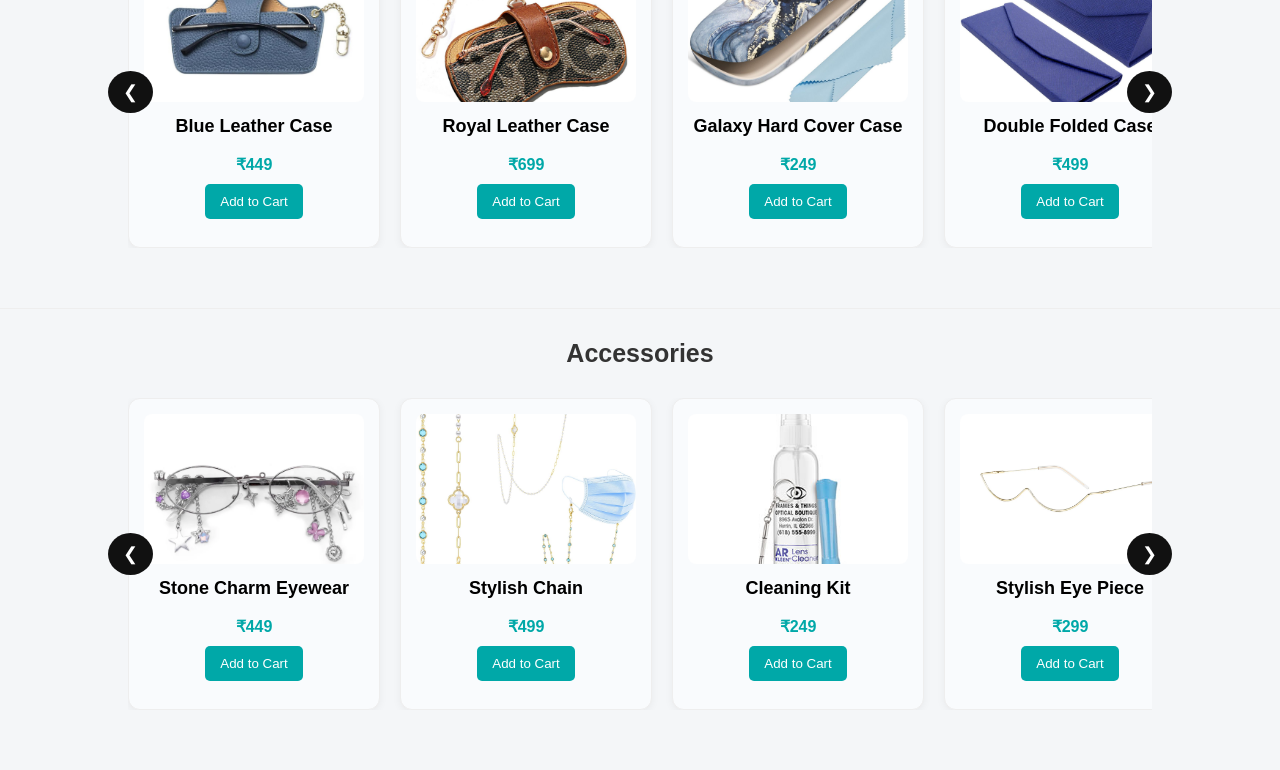
==== commit 57263c25: "Update allProducts.html" ====
--- a/allProducts.html
+++ b/allProducts.html
@@ -412,7 +412,6 @@
 
 </div>
 <div id="toast"></div>
-<button onclick="showToast('test working')">Test toast</button>
 <script src="js/cart.js"></script>
 <script src="js/product.js"></script>
 <script src="js/script.js"></script>
--- a/css/style.css
+++ b/css/style.css
@@ -78,7 +78,7 @@
 /* background:url('https://images.unsplash.com/photo-1511499767150-a48a237f0083') center/cover; */
 .hero {
     position: relative;
-    background: url('/images/finalHomepage.jpeg') center/cover;
+    background: url('../images/finalHomepage.jpeg') center/cover;
     background-size: cover;
     background-position: center;
     background-repeat: no-repeat;
